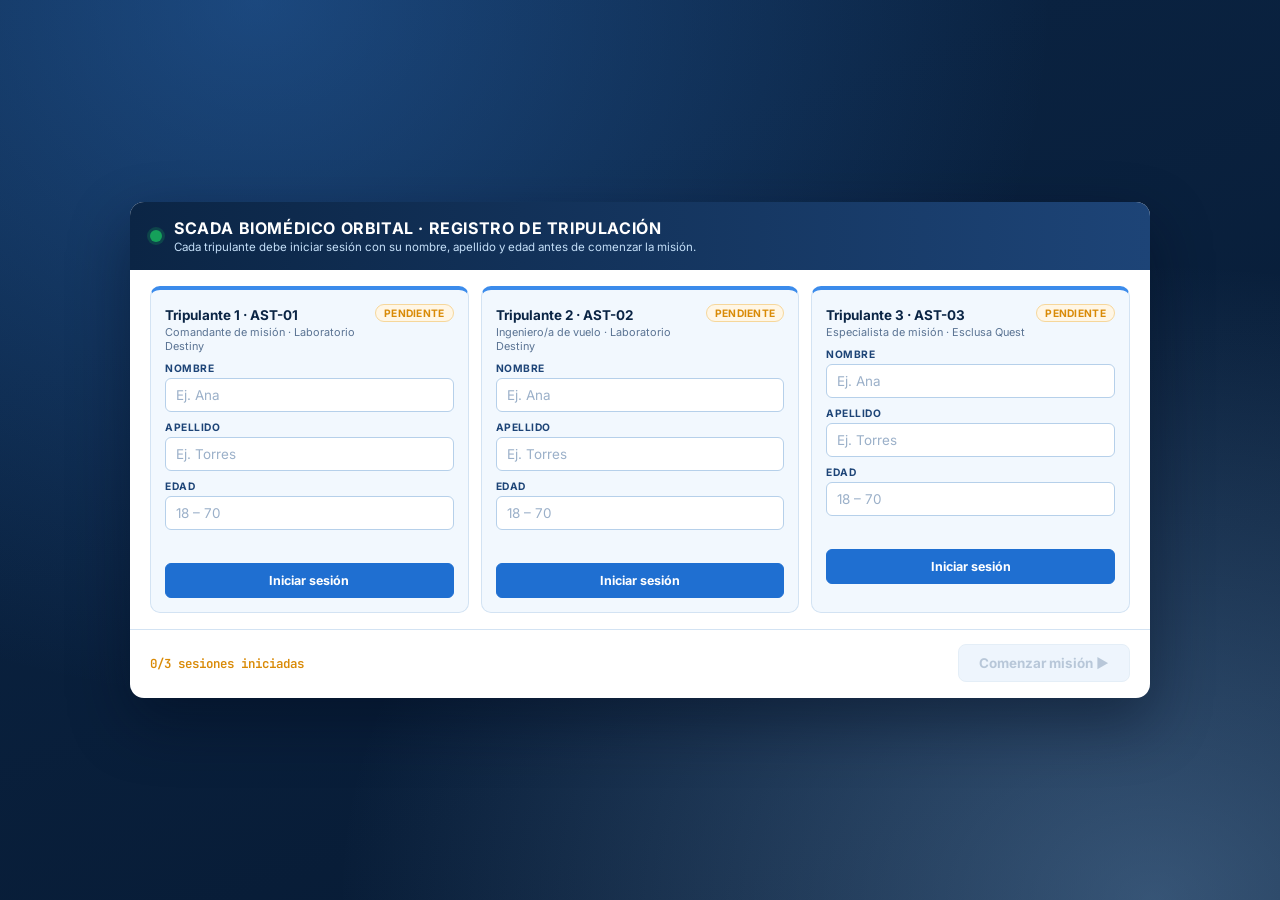
==== index.html @ 5b4d535a "SCADA Biomédico Orbital: versión inicial Monitoreo de salud física y mental de la tripulación con te" ====
<!DOCTYPE html>
<html lang="es">
<head>
  <meta charset="UTF-8" />
  <meta name="viewport" content="width=device-width, initial-scale=1.0" />
  <title>SCADA Biomédico Orbital — Interfaz Completa & Simulada</title>
  <link rel="preconnect" href="https://fonts.googleapis.com" />
  <link rel="preconnect" href="https://fonts.gstatic.com" crossorigin />
  <link href="https://fonts.googleapis.com/css2?family=Inter:wght@400;500;600;700;800&family=JetBrains+Mono:wght@500;700&display=swap" rel="stylesheet" />
  <link rel="stylesheet" href="styles.css" />
  <link rel="stylesheet" href="link.css" />
  <link rel="stylesheet" href="body.css" />
  <link rel="stylesheet" href="sound.css" />
</head>
<body>
  <!-- PANTALLA DE INICIO DE SESIÓN DE LA TRIPULACIÓN -->
  <div class="login-screen" id="loginScreen">
    <div class="login-box">
      <div class="login-header">
        <div class="status-dot"></div>
        <div>
          <h1>SCADA BIOMÉDICO ORBITAL · REGISTRO DE TRIPULACIÓN</h1>
          <p class="subtitle">Cada tripulante debe iniciar sesión con su nombre, apellido y edad antes de comenzar la misión.</p>
        </div>
      </div>
      <div class="login-grid" id="loginGrid"></div>
      <div class="login-footer">
        <span class="login-status mono" id="loginStatus">0/3 sesiones iniciadas</span>
        <button class="login-start-btn" id="startMissionBtn" disabled>Comenzar misión ▶</button>
      </div>
    </div>
  </div>

  <!-- BARRA SUPERIOR COMPACTA -->
  <header class="topbar">
    <div class="brand">
      <div class="status-dot" id="systemLed" title="Estado General del Sistema"></div>
      <div>
        <h1>SCADA BIOMÉDICO ORBITAL · ISS</h1>
        <p class="subtitle" id="topbarSub">Monitor Telemétrico Autónomo & Eco-Doppler</p>
      </div>
    </div>

    <div class="topbar-right">
      <div class="mission-clock mono" id="missionClock">042d 14h 22m 10s</div>
      <button class="sidebar-toggle-btn" id="sidebarToggle" title="Abrir Menú de Control">☰ Opciones</button>
    </div>
  </header>

  <!-- MENÚ LATERAL DESPLEGABLE (SIDEBAR) -->
  <aside class="sidebar-menu" id="sidebarMenu">
    <div class="sidebar-header">
      <h3>PANEL DE CONTROL</h3>
      <button class="close-sidebar-btn" id="sidebarClose">✕</button>
    </div>

    <div class="sidebar-section">
      <span class="sidebar-label">VELOCIDAD DE MISIÓN (MET)</span>
      <div class="speed-buttons">
        <button class="speed-btn active" data-speed="1">1x</button>
        <button class="speed-btn" data-speed="3600">1h/s</button>
        <button class="speed-btn" data-speed="86400">1d/s</button>
      </div>
    </div>

    <div class="sidebar-section">
      <span class="sidebar-label">SELECCIÓN DE TRIPULANTE</span>
      <select id="crewSelect" class="sidebar-select">
        <option value="0">Cmdr. V. Rossi (AST-01)</option>
        <option value="1">Ing. M. Alvarez (AST-02)</option>
        <option value="2">Esp. K. Tanaka (AST-03)</option>
      </select>
    </div>

    <div class="sidebar-section">
      <span class="sidebar-label">NAVEGACIÓN DE MÓDULOS</span>
      <div class="sidebar-nav-list">
        <button class="nav-tab active" data-view="telemetry">1. Telemetría y Diagnóstico</button>
        <button class="nav-tab" data-view="mental">
          2. Salud Mental (10d)
          <span class="nav-badge" id="psychPendingBadge" style="display:none;">1</span>
        </button>
        <button class="nav-tab" data-view="doppler">3. Eco-Doppler Tripulación</button>
        <button class="nav-tab" data-view="ai">
          4. IA Clínica
          <span class="nav-badge" id="aiNavBadge" style="display:none;">0</span>
        </button>
        <button class="nav-tab" data-view="link">
          5. Enlace con Tierra
          <span class="nav-badge" id="linkNavBadge" style="display:none;">0</span>
        </button>
        <button class="nav-tab" data-view="body">
          6. Modelo Anatómico
          <span class="nav-badge" id="bodyNavBadge" style="display:none;">0</span>
        </button>
      </div>
    </div>

    <div class="sidebar-section" style="margin-top:auto;">
      <button class="small-btn" id="exportCsvBtn" style="width:100%;margin-bottom:8px;">Exportar Bitácora CSV</button>
      <button class="small-btn danger-outline" id="resetMissionBtn" style="width:100%;margin-bottom:8px;">Reiniciar Misión (Día 42)</button>
      <button class="small-btn" id="logoutBtn" style="width:100%;">Cerrar sesión de la tripulación</button>
    </div>
  </aside>

  <!-- BARRA MULTI-TRIPULANTE COMPACTA -->
  <section class="fleet-bar">
    <div class="fleet-header">
      <span class="fleet-title">ESTADO DE TRIPULACIÓN (CLIC PARA VER TODOS LOS SIGNOS VITALES)</span>
      <span class="fleet-hint" id="fleetSummary">3/3 Tripulantes nominales</span>
    </div>
    <div class="fleet-grid" id="fleetGrid"></div>
    <div class="fleet-expand" id="fleetExpand"></div>
  </section>

  <!-- =========================================================
       PESTAÑA 1: TELEMETRÍA BIOMÉDICA Y DIAGNÓSTICO
       ========================================================= -->
  <main class="dashboard-grid" id="viewTelemetry">
    <section class="panel">
      <div class="panel-header">
        <div style="display:flex;align-items:center;gap:8px;flex-wrap:wrap;">
          <h2>TELEMETRÍA — <span id="detailCrewTitle" class="crew-name-strong">CMDR. V. ROSSI (AST-01)</span></h2>
          <span class="badge" id="gravityBadge">ÓRBITA (0g)</span>
        </div>
        <span class="live-tag" id="solarBanner">● RADIACIÓN CÓSMICA (GCR)</span>
      </div>

      <div class="ecg-container">
        <div class="ecg-header">
          <span>DERIVACIÓN II — ECG EN VIVO</span>
          <span class="mono" id="ecgStatus">RITMO SINUSAL NORMAL</span>
        </div>
        <canvas id="ecgCanvas" width="680" height="56"></canvas>
      </div>

      <div class="vitals-grid">
        <div class="vital-card" id="cardHr">
          <div class="vital-top"><span class="vital-name">FRECUENCIA CARDÍACA</span><span class="vital-range" id="rangeHr">50–95</span></div>
          <div class="vital-value mono"><span id="valHr">61</span> <small>lpm</small></div>
        </div>
        <div class="vital-card" id="cardBp">
          <div class="vital-top"><span class="vital-name">PRESIÓN ARTERIAL</span><span class="vital-range" id="rangeBp">100–135</span></div>
          <div class="vital-value mono"><span id="valBp">114/73</span> <small>mmHg</small></div>
        </div>
        <div class="vital-card" id="cardSpo2">
          <div class="vital-top"><span class="vital-name">SATURACIÓN SpO₂</span><span class="vital-range">94–100%</span></div>
          <div class="vital-value mono"><span id="valSpo2">98</span> <small>%</small></div>
        </div>
        <div class="vital-card" id="cardTemp">
          <div class="vital-top"><span class="vital-name">TEMP. CENTRAL</span><span class="vital-range" id="rangeTemp">36.4–37.8</span></div>
          <div class="vital-value mono"><span id="valTemp">37.1</span> <small>°C</small></div>
        </div>
        <div class="vital-card" id="cardRr">
          <div class="vital-top"><span class="vital-name">FREC. RESPIRATORIA</span><span class="vital-range" id="rangeRr">11–20</span></div>
          <div class="vital-value mono"><span id="valRr">15</span> <small>rpm</small></div>
        </div>
        <div class="vital-card" id="cardSans">
          <div class="vital-top"><span class="vital-name">RIESGO SANS (EST.)</span><span class="vital-range">&lt; 21 mmHg</span></div>
          <div class="vital-value mono"><span id="valIop">17.5</span> <small>mmHg</small></div>
        </div>
        <div class="vital-card" id="cardMuscle">
          <div class="vital-top"><span class="vital-name">MASA MUSCULAR</span><span class="vital-range">&gt; -5.0%</span></div>
          <div class="vital-value mono"><span id="valMuscle">-2.1</span> <small>%</small></div>
        </div>
        <div class="vital-card" id="cardBone">
          <div class="vital-top"><span class="vital-name">DENSIDAD ÓSEA (DMO)</span><span class="vital-range">&gt; -3.0%</span></div>
          <div class="vital-value mono"><span id="valBone">-1.4</span> <small>%</small></div>
        </div>
        <div class="vital-card" id="cardSleep">
          <div class="vital-top"><span class="vital-name">SUEÑO (ACTIGRAFÍA)</span><span class="vital-range">Meta: 7.5h</span></div>
          <div class="vital-value mono"><span id="valSleepLast">7.4</span> <small>h</small> · <span id="valSleepAvg" class="vital-accent">7.3</span><small>h(7d)</small></div>
        </div>
        <div class="vital-card" id="cardRad">
          <div class="vital-top"><span class="vital-name">DOSIMETRÍA</span><span class="vital-range">&lt; 600mSv</span></div>
          <div class="vital-value mono"><span id="valRadRate">24.5</span> <small>µSv/h</small></div>
        </div>
      </div>

      <div class="trend-section">
        <div class="trend-header">
          <span class="trend-title">TENDENCIAS FISIOLÓGICAS</span>
          <div class="trend-tabs">
            <button class="trend-tab active" data-chart="mission">Misión (180d)</button>
            <button class="trend-tab" data-chart="daily">24h</button>
            <button class="trend-tab" data-chart="sleep">Sueño</button>
          </div>
        </div>
        <div class="trend-canvas-wrap">
          <canvas id="trendCanvas" width="720" height="110"></canvas>
        </div>
        <div class="trend-legend" id="trendLegend"></div>
      </div>
    </section>

    <section class="panel">
      <div class="panel-header">
        <h2>DIAGNÓSTICO & PROTOCOLO AUTÓNOMO</h2>
        <span class="badge ok-badge" id="isaStateBadge">NORMALIZADO</span>
      </div>

      <div class="diag-box nominal" id="diagBox">
        <div class="diag-classification" id="diagTitle">ESTADO NOMINAL EN ÓRBITA (0g)</div>
        <p class="diag-desc" id="diagDesc">Parámetros fisiológicos coherentes con reposo en microgravedad.</p>
        <div class="ack-bar" id="ackBar" style="display:none;">
          <span class="ack-info" id="ackInfo">Alarma pendiente de reconocimiento.</span>
          <button class="ack-btn" id="ackBtn">ACK</button>
        </div>
        <div id="diagAction"></div>
      </div>

      <div class="panel-header sub">
        <h2>BITÁCORA DE EVENTOS EN VIVO</h2>
      </div>
      <div class="log-list" id="eventLog"></div>
    </section>
  </main>

  <!-- =========================================================
       PESTAÑA 2: SALUD MENTAL Y EVALUACIÓN PERIÓDICA (10 DÍAS)
       ========================================================= -->
  <main class="mental-grid" id="viewMental" style="display:none;">
    <section class="panel">
      <div class="panel-header">
        <h2>CUESTIONARIO PSICOLÓGICO — <span id="mentalCrewName" class="crew-name-strong">CMDR. V. ROSSI</span></h2>
        <span class="badge ok-badge" id="psychDueBadge">EVALUACIÓN AL DÍA</span>
      </div>

      <div class="psych-status-banner" id="psychBanner">
        <div>
          <strong id="psychBannerTitle">✓ SEGUIMIENTO PSICOLÓGICO AL DÍA</strong>
          <p id="psychBannerDesc" style="font-size:0.72rem;margin-top:2px;">Próxima evaluación obligatoria programada para el Día 40.</p>
        </div>
        <div class="mono" style="text-align:right;font-size:0.72rem;">
          <div>Última: <strong id="lastTestDay">Día 30</strong></div>
          <div>Próxima: <strong id="nextTestDay">Día 40</strong></div>
        </div>
      </div>

      <form class="psych-form" id="psychForm">
        <div class="psych-question">
          <label for="qMood">1. Estado de ánimo general y motivación:</label>
          <select id="qMood">
            <option value="5">5 — Excelente: ánimo alto y motivado</option>
            <option value="4" selected>4 — Bueno: estable, sin variaciones</option>
            <option value="3">3 — Regular: leve apatía u ocasional</option>
            <option value="2">2 — Bajo: desmotivación frecuente</option>
            <option value="1">1 — Crítico: ánimo deprimido</option>
          </select>
        </div>

        <div class="psych-question">
          <label for="qStress">2. Nivel de estrés y sobrecarga operativa:</label>
          <select id="qStress">
            <option value="5">5 — Muy bajo: control total</option>
            <option value="4" selected>4 — Bajo: presión normal</option>
            <option value="3">3 — Moderado: tensión puntual</option>
            <option value="2">2 — Alto: sensación de saturación</option>
            <option value="1">1 — Muy alto: estrés agudo</option>
          </select>
        </div>

        <div class="psych-question">
          <label for="qFocus">3. Concentración cognitiva y fatiga:</label>
          <select id="qFocus">
            <option value="5">5 — Óptima: alerta máxima</option>
            <option value="4" selected>4 — Buena: adecuada</option>
            <option value="3">3 — Leve fatiga</option>
            <option value="2">2 — Baja concentración</option>
            <option value="1">1 — Fatiga severa</option>
          </select>
        </div>

        <div class="psych-question">
          <label for="qCohesion">4. Cohesión con la tripulación:</label>
          <select id="qCohesion">
            <option value="5" selected>5 — Excelente apoyo mutuo</option>
            <option value="4">4 — Buena relación</option>
            <option value="3">3 — Neutra</option>
            <option value="2">2 — Tensa</option>
            <option value="1">1 — Conflictiva</option>
          </select>
        </div>

        <div class="psych-question">
          <label for="qNotes">5. Observaciones subjetivas:</label>
          <input type="text" id="qNotes" placeholder="Ej. Buen contacto familiar..." />
        </div>

        <div style="display:flex;justify-content:space-between;align-items:center;">
          <span class="hint" id="mentalSleepContext" style="margin:0;">Sueño prom. 7.3 h/d</span>
          <button type="submit" class="primary-btn">Registrar Evaluación</button>
        </div>
      </form>
    </section>

    <section class="panel">
      <div class="panel-header">
        <h2>ÍNDICE DE BIENESTAR & HISTORIAL</h2>
        <span class="badge" id="psychScoreDisplay">84/100</span>
      </div>

      <div class="sleep-kpis">
        <div class="vital-card" id="cardMentalIndex">
          <div class="vital-top"><span class="vital-name">ÍNDICE BIENESTAR</span><span class="vital-range">Meta &gt; 75</span></div>
          <div class="vital-value mono"><span id="valMentalIndex">84</span> <small>/100</small></div>
        </div>
        <div class="vital-card" id="cardMentalSleep">
          <div class="vital-top"><span class="vital-name">SUEÑO (7 DÍAS)</span><span class="vital-range">Meta: 7.5h</span></div>
          <div class="vital-value mono"><span id="valMentalSleepAvg">7.3</span> <small>h/d</small></div>
        </div>
      </div>

      <div class="panel-header sub">
        <h2>HISTORIAL PERIÓDICO</h2>
      </div>
      <div class="log-list" id="psychHistoryList" style="max-height:220px;"></div>
    </section>
  </main>

  <!-- =========================================================
       PESTAÑA 3: ECO-DOPPLER VASCULAR DE CADA TRIPULANTE
       ========================================================= -->
  <main class="doppler-view" id="viewDoppler" style="display:none;">
    <section class="panel">
      <div class="panel-header">
        <div>
          <h2>MONITOR ECO-DOPPLER VASCULAR & RETORNO VENOSO</h2>
          <p class="subtitle" style="margin-top:1px;">Vena Yugular Interna (VYI) y Arteria Carótida Común (ACC)</p>
        </div>
        <div style="display:flex;align-items:center;gap:8px;">
          <span class="badge" id="dopplerEnvBadge">ÓRBITA (0g) — VENA YUGULAR</span>
          <select id="dopplerVesselSelect" class="sidebar-select" aria-label="Seleccionar vaso sanguíneo">
            <option value="jugular">Vena Yugular Interna (Estasis)</option>
            <option value="carotid">Arteria Carótida Común (Flujo)</option>
          </select>
        </div>
      </div>

      <div class="doppler-crew-grid" id="dopplerCrewGrid">
        <article class="doppler-card" id="dopplerCard0">
          <div class="doppler-card-header">
            <div>
              <strong id="dopplerName0">Cmdr. V. Rossi (AST-01)</strong>
              <span class="doppler-sub" id="dopplerMode0">Destiny · Reposo</span>
            </div>
            <span class="badge ok-badge" id="dopplerBadge0">FLUJO NOMINAL</span>
          </div>
          <div class="doppler-screen">
            <div class="doppler-overlay-top mono"><span>PW 7.5 MHz</span><span id="dopplerAngle0">60° · 4.2 kHz</span></div>
            <canvas id="dopplerCanvas0" width="400" height="110"></canvas>
            <div class="doppler-overlay-bottom mono"><span id="dopplerFlowDir0">DIR: ANTERÓGRADO</span><span id="dopplerWaveType0">MONOFÁSICA</span></div>
          </div>
          <div class="doppler-metrics-grid">
            <div class="d-metric"><span>PSV</span><strong class="mono" id="dopplerPsv0">28.4 cm/s</strong></div>
            <div class="d-metric"><span>DIÁMETRO</span><strong class="mono" id="dopplerDiam0">11.2 mm</strong></div>
            <div class="d-metric"><span>IR</span><strong class="mono" id="dopplerRi0">0.64</strong></div>
            <div class="d-metric"><span>ESTASIS</span><strong class="mono" id="dopplerStasis0">GRADO 1</strong></div>
          </div>
          <div class="doppler-finding" id="dopplerFinding0">Ingurgitación yugular leve por 0g con drenaje conservado.</div>
        </article>

        <article class="doppler-card" id="dopplerCard1">
          <div class="doppler-card-header">
            <div>
              <strong id="dopplerName1">Ing. M. Alvarez (AST-02)</strong>
              <span class="doppler-sub" id="dopplerMode1">Destiny · ARED</span>
            </div>
            <span class="badge ok-badge" id="dopplerBadge1">FLUJO NOMINAL</span>
          </div>
          <div class="doppler-screen">
            <div class="doppler-overlay-top mono"><span>PW 7.5 MHz</span><span id="dopplerAngle1">60° · 5.8 kHz</span></div>
            <canvas id="dopplerCanvas1" width="400" height="110"></canvas>
            <div class="doppler-overlay-bottom mono"><span id="dopplerFlowDir1">DIR: ANTERÓGRADO</span><span id="dopplerWaveType1">HIPERDINÁMICA</span></div>
          </div>
          <div class="doppler-metrics-grid">
            <div class="d-metric"><span>PSV</span><strong class="mono" id="dopplerPsv1">44.2 cm/s</strong></div>
            <div class="d-metric"><span>DIÁMETRO</span><strong class="mono" id="dopplerDiam1">10.4 mm</strong></div>
            <div class="d-metric"><span>IR</span><strong class="mono" id="dopplerRi1">0.61</strong></div>
            <div class="d-metric"><span>ESTASIS</span><strong class="mono" id="dopplerStasis1">GRADO 0</strong></div>
          </div>
          <div class="doppler-finding" id="dopplerFinding1">Retorno venoso activo por ejercicio ARED.</div>
        </article>

        <article class="doppler-card" id="dopplerCard2">
          <div class="doppler-card-header">
            <div>
              <strong id="dopplerName2">Esp. K. Tanaka (AST-03)</strong>
              <span class="doppler-sub" id="dopplerMode2">Quest · Reposo</span>
            </div>
            <span class="badge ok-badge" id="dopplerBadge2">FLUJO NOMINAL</span>
          </div>
          <div class="doppler-screen">
            <div class="doppler-overlay-top mono"><span>PW 7.5 MHz</span><span id="dopplerAngle2">60° · 4.2 kHz</span></div>
            <canvas id="dopplerCanvas2" width="400" height="110"></canvas>
            <div class="doppler-overlay-bottom mono"><span id="dopplerFlowDir2">DIR: ANTERÓGRADO</span><span id="dopplerWaveType2">MONOFÁSICA</span></div>
          </div>
          <div class="doppler-metrics-grid">
            <div class="d-metric"><span>PSV</span><strong class="mono" id="dopplerPsv2">24.8 cm/s</strong></div>
            <div class="d-metric"><span>DIÁMETRO</span><strong class="mono" id="dopplerDiam2">12.1 mm</strong></div>
            <div class="d-metric"><span>IR</span><strong class="mono" id="dopplerRi2">0.67</strong></div>
            <div class="d-metric"><span>ESTASIS</span><strong class="mono" id="dopplerStasis2">GRADO 1</strong></div>
          </div>
          <div class="doppler-finding" id="dopplerFinding2">Distensión venosa moderada; recomendable sesión LBNP.</div>
        </article>
      </div>
    </section>
  </main>

  <!-- =========================================================
       PESTAÑA 4: IA CLÍNICA (MODELO LOCAL, SIN CONEXIÓN)
       ========================================================= -->
  <main class="ai-grid" id="viewAI" style="display:none;">
    <section class="panel">
      <div class="panel-header">
        <h2>IA CLÍNICA — <span id="aiCrewName" class="crew-name-strong"></span></h2>
        <span class="badge">MODELO LOCAL · SIN CONEXIÓN</span>
      </div>

      <div class="ai-top">
        <div class="ai-card ai-gauge-card">
          <span class="ai-card-title">RIESGO PREDICHO (PRÓXIMAS 48 H)</span>
          <canvas id="aiGauge"></canvas>
          <span class="ai-risk-label" id="aiRiskLabel">—</span>
        </div>
        <div class="ai-card ai-fit-card" id="aiFitCard">
          <span class="ai-card-title">APTITUD PARA TAREAS CRÍTICAS</span>
          <div class="ai-fit-value" id="aiFitValue">—</div>
          <ul class="ai-fit-reasons" id="aiFitReasons"></ul>
        </div>
        <div class="ai-card ai-learn-card">
          <span class="ai-card-title">LÍNEA BASE PERSONAL</span>
          <div class="ai-learn-value mono" id="aiSamples">0</div>
          <span class="ai-learn-sub">muestras aprendidas</span>
          <div class="ai-learn-bar"><div id="aiLearnFill"></div></div>
          <span class="ai-learn-sub" id="aiLearnState">Calibrando…</span>
        </div>
      </div>

      <div class="panel-header sub">
        <h2>DETECCIÓN DE ANOMALÍAS · DESVÍO RESPECTO A SU PROPIA LÍNEA BASE</h2>
        <span class="badge ok-badge" id="aiAnomalyCount">SIN ANOMALÍAS</span>
      </div>
      <div class="ai-anomaly-list" id="aiAnomalyList"></div>

      <div class="panel-header sub">
        <h2>PREDICCIONES</h2>
      </div>
      <div class="ai-pred-grid" id="aiPredGrid"></div>
    </section>

    <section class="panel">
      <div class="panel-header">
        <h2>ASISTENTE CLÍNICO DE A BORDO</h2>
        <span class="badge ok-badge">SIN DEPENDER DE LA TIERRA</span>
      </div>
      <div class="ai-chat" id="aiChat"></div>
      <div class="ai-questions" id="aiQuestions"></div>

      <div class="panel-header sub">
        <h2>PRIORIDAD DE ATENCIÓN · TRIPULACIÓN</h2>
      </div>
      <div class="ai-ranking" id="aiRanking"></div>
      <p class="ai-method">
        <b>Cómo funciona:</b> aprende la línea base de cada tripulante (media y desviación móviles por actividad),
        detecta desvíos con puntuación Z ≥ 3σ, proyecta tendencias con regresión lineal y recomienda acciones con reglas
        clínicas de los protocolos del SCADA. Todo se calcula en este equipo, sin conexión con la Tierra.
      </p>
    </section>
  </main>

  <!-- =========================================================
       PESTAÑA 5: ENLACE CON LA TIERRA (RETARDO DE COMUNICACIÓN)
       ========================================================= -->
  <main class="link-grid" id="viewLink" style="display:none;">
    <section class="panel">
      <div class="panel-header">
        <h2>ENLACE NAVE ↔ TIERRA (CONTROL DE MISIÓN · HOUSTON)</h2>
        <span class="badge ok-badge" id="linkStatusBadge">ENLACE ACTIVO</span>
      </div>

      <div class="link-controls">
        <div class="link-control">
          <span class="link-label">UBICACIÓN DE LA NAVE</span>
          <div class="link-seg" id="linkDestSeg">
            <button type="button" data-dest="iss">Órbita (ISS)</button>
            <button type="button" data-dest="moon">Luna</button>
            <button type="button" data-dest="mars">Marte</button>
          </div>
        </div>
        <div class="link-control" id="linkDistControl">
          <span class="link-label">DISTANCIA TIERRA–MARTE: <b id="linkDistLabel" class="mono">225 M km</b></span>
          <input type="range" id="linkDistRange" min="55" max="401" step="1" value="225" />
          <div class="link-range-ends"><span>55 M km (más cerca)</span><span>401 M km (más lejos)</span></div>
        </div>
        <div class="link-control">
          <span class="link-label">VELOCIDAD DE LA DEMO</span>
          <div class="link-seg" id="linkSpeedSeg">
            <button type="button" data-speed="1">Tiempo real</button>
            <button type="button" data-speed="10">×10</button>
            <button type="button" data-speed="60">×60</button>
          </div>
        </div>
      </div>

      <div class="link-stats">
        <div class="link-stat"><span>DISTANCIA</span><strong class="mono" id="linkStatDist">—</strong></div>
        <div class="link-stat"><span>RETARDO (SOLO IDA)</span><strong class="mono" id="linkStatOneWay">—</strong></div>
        <div class="link-stat"><span>IDA Y VUELTA</span><strong class="mono" id="linkStatRound">—</strong></div>
        <div class="link-stat"><span>ANCHO DE BANDA</span><strong class="mono" id="linkStatBw">—</strong></div>
      </div>

      <div class="link-diagram">
        <canvas id="linkCanvas"></canvas>
      </div>

      <div class="panel-header sub">
        <h2>TIEMPO DE RESPUESTA ANTE UNA EMERGENCIA</h2>
      </div>
      <div class="link-compare" id="linkCompare"></div>
    </section>

    <section class="panel">
      <div class="panel-header">
        <h2>MENSAJES CON LA TIERRA</h2>
        <span class="badge" id="linkQueueBadge">0 EN TRÁNSITO</span>
      </div>

      <div class="link-messages" id="linkMessages"></div>

      <form class="link-compose" id="linkCompose" autocomplete="off">
        <div class="link-compose-row">
          <select id="linkMsgType" class="sidebar-select">
            <option value="reporte">Reporte médico a Houston</option>
            <option value="consulta">Consulta a Houston</option>
            <option value="familia">Mensaje a la familia</option>
          </select>
          <select id="linkMsgCrew" class="sidebar-select"></select>
        </div>
        <div class="link-compose-row">
          <input type="text" id="linkMsgText" maxlength="160" placeholder="Escribe el mensaje…" />
          <button type="submit" class="primary-btn">Enviar ▶</button>
        </div>
        <p class="link-note">Las alarmas del SCADA se envían a Houston <b>automáticamente</b>. La respuesta siempre llega tarde: por eso la tripulación y la IA de a bordo deciden primero.</p>
      </form>
    </section>
  </main>

  <!-- =========================================================
       PESTAÑA 6: MODELO ANATÓMICO (SISTEMAS AFECTADOS)
       ========================================================= -->
  <main class="body-grid" id="viewBody" style="display:none;">
    <section class="panel body-panel">
      <div class="panel-header">
        <h2>MODELO ANATÓMICO — <span id="bodyCrewName" class="crew-name-strong"></span></h2>
        <span class="badge" id="bodySummaryBadge">ESCANEANDO</span>
      </div>
      <div class="body-stage">
        <div class="body-figure" id="bodyFigure"></div>
        <div class="body-legend">
          <span><i class="dot nominal"></i>Normal</span>
          <span><i class="dot warning"></i>Advertencia</span>
          <span><i class="dot critical"></i>Crítico</span>
          <span class="body-hint">Toca un órgano o un sistema de la lista</span>
        </div>
      </div>
    </section>

    <section class="panel">
      <div class="panel-header">
        <h2>SISTEMA SELECCIONADO</h2>
        <span class="badge" id="bodyDetailBadge">—</span>
      </div>
      <div class="body-detail" id="bodyDetail"></div>

      <div class="panel-header sub">
        <h2>TODOS LOS SISTEMAS</h2>
      </div>
      <div class="body-list" id="bodyList"></div>

      <div class="panel-header sub">
        <h2>CONTRAMEDIDAS DEL TRIPULANTE</h2>
        <span class="badge">DETECTAR → RECOMENDAR → ACTUAR</span>
      </div>
      <div class="cm-grid" id="bodyCmAll"></div>
    </section>
  </main>

  <script src="app.js"></script>
  <script src="link.js"></script>
  <script src="countermeasures.js"></script>
  <script src="body.js"></script>
  <script src="sound.js"></script>
  <script src="vest-link.js"></script>
</body>
</html>
---- styles.css ----
/* =========================================================
   SCADA BIOMÉDICO ORBITAL — Paleta azul y blanca
   Base clara (blancos y azules claros), estructura en azul
   marino y color de estado (verde/ámbar/rojo) reservado
   solo para alarmas, como recomienda la norma ISA-101.
   ========================================================= */
:root {
  /* Azules oscuros */
  --navy-900: #071a33;
  --navy-800: #0b2545;
  --navy-700: #13315c;
  --navy-600: #1d4477;
  /* Azules medios y claros */
  --blue-600: #1f6fd1;
  --blue-500: #3b8beb;
  --blue-300: #8fc1f2;
  --blue-200: #c4dff8;
  --blue-100: #e3f0fc;
  --blue-50:  #f2f8fe;
  /* Blancos */
  --white: #ffffff;

  --bg-main: #e9f1fa;
  --bg-panel: var(--white);
  --bg-card: var(--blue-50);
  --border: #d3e3f3;
  --border-strong: #b6d0ea;
  --text-main: var(--navy-800);
  --text-dim: #5a7393;
  --accent: var(--blue-600);

  /* Pantallas de monitor (ECG / Doppler) */
  --screen-bg: #0a1f3c;
  --screen-grid: rgba(143, 193, 242, 0.12);

  /* Estados de alarma */
  --nominal: #15a05a;
  --nominal-bg: #e8f7ef;
  --warning: #d98a06;
  --warning-bg: #fff6e5;
  --critical: #d92d2d;
  --critical-bg: #fdecec;

  --shadow-sm: 0 1px 2px rgba(11, 37, 69, 0.06), 0 1px 3px rgba(11, 37, 69, 0.05);
  --shadow-md: 0 4px 14px rgba(11, 37, 69, 0.08);
  --radius: 8px;
}

* { box-sizing: border-box; margin: 0; padding: 0; }

body {
  background: linear-gradient(180deg, #edf4fc 0%, var(--bg-main) 100%);
  color: var(--text-main);
  font-family: 'Inter', 'Segoe UI', system-ui, -apple-system, sans-serif;
  height: 100vh;
  display: flex;
  flex-direction: column;
  overflow: hidden;
}

.mono { font-family: 'JetBrains Mono', 'Consolas', monospace; }

/* ===================== INICIO DE SESIÓN ===================== */
.login-screen {
  position: fixed;
  inset: 0;
  z-index: 2000;
  background:
    radial-gradient(ellipse at 20% 0%, rgba(59, 139, 235, 0.35) 0%, transparent 55%),
    radial-gradient(ellipse at 90% 100%, rgba(143, 193, 242, 0.35) 0%, transparent 50%),
    linear-gradient(160deg, var(--navy-800) 0%, var(--navy-900) 100%);
  display: flex;
  align-items: center;
  justify-content: center;
  padding: 16px;
  overflow-y: auto;
}
.login-screen.hidden { display: none; }
.login-box {
  width: 100%;
  max-width: 1020px;
  background: var(--white);
  border-radius: 14px;
  padding: 0 0 16px;
  display: flex;
  flex-direction: column;
  gap: 16px;
  margin: auto;
  box-shadow: 0 24px 60px rgba(3, 12, 28, 0.45);
  overflow: hidden;
}
.login-header {
  display: flex;
  align-items: center;
  gap: 12px;
  padding: 16px 20px;
  background: linear-gradient(90deg, var(--navy-800), var(--navy-600));
}
.login-header h1 { font-size: 1rem; color: var(--white); letter-spacing: 0.6px; font-weight: 700; }
.login-header .subtitle { color: var(--blue-200); font-size: 0.72rem; margin-top: 2px; }
.login-grid { display: grid; grid-template-columns: repeat(3, 1fr); gap: 12px; padding: 0 20px; }
@media (max-width: 900px) { .login-grid { grid-template-columns: 1fr; } }
.login-slot { display: flex; }
.login-slot > * { flex: 1; }
.login-card {
  background: var(--blue-50);
  border: 1px solid var(--border);
  border-top: 4px solid var(--blue-500);
  border-radius: 10px;
  padding: 14px;
  display: flex;
  flex-direction: column;
  gap: 9px;
}
.login-card.done { border-top-color: var(--nominal); background: var(--nominal-bg); border-color: #bfe6cf; }
.login-card-top { display: flex; justify-content: space-between; align-items: flex-start; gap: 6px; }
.login-card-top strong { font-size: 0.84rem; color: var(--navy-800); }
.login-role { font-size: 0.68rem; color: var(--text-dim); margin-top: 1px; }
.login-field { display: flex; flex-direction: column; gap: 4px; }
.login-field label { font-size: 0.64rem; color: var(--navy-600); font-weight: 700; letter-spacing: 0.5px; }
.login-field input {
  background: var(--white);
  color: var(--navy-800);
  border: 1px solid var(--border-strong);
  padding: 8px 10px;
  border-radius: 6px;
  font-size: 0.84rem;
  font-family: inherit;
  transition: border-color 0.15s, box-shadow 0.15s;
}
.login-field input::placeholder { color: #9bb0c9; }
.login-field input:focus { outline: none; border-color: var(--blue-500); box-shadow: 0 0 0 3px rgba(59, 139, 235, 0.18); }
.login-error { font-size: 0.68rem; color: var(--critical); min-height: 0.95rem; font-weight: 500; }
.login-btn {
  background: var(--blue-600);
  border-color: var(--blue-600);
  color: var(--white);
  font-weight: 700;
  padding: 9px;
  font-size: 0.78rem;
  border-radius: 6px;
}
.login-btn:hover:not(:disabled) { background: var(--navy-600); border-color: var(--navy-600); }
.login-done-name { font-size: 1.1rem; font-weight: 700; color: var(--navy-800); }
.login-done-info { font-size: 0.75rem; color: var(--text-dim); }
.login-footer {
  display: flex;
  justify-content: space-between;
  align-items: center;
  gap: 10px;
  flex-wrap: wrap;
  border-top: 1px solid var(--border);
  padding: 14px 20px 0;
}
.login-status { font-size: 0.78rem; color: var(--warning); font-weight: 600; }
.login-status.ready { color: var(--nominal); }
.login-start-btn {
  background: var(--navy-800);
  color: var(--white);
  border-color: var(--navy-800);
  font-weight: 700;
  padding: 10px 20px;
  font-size: 0.84rem;
  border-radius: 8px;
}
.login-start-btn:hover:not(:disabled) { background: var(--blue-600); border-color: var(--blue-600); }
.login-start-btn:disabled { background: var(--blue-100); color: #8aa3c0; border-color: var(--border); cursor: not-allowed; }

/* ===================== BARRA SUPERIOR ===================== */
.topbar {
  background: linear-gradient(90deg, var(--navy-800) 0%, var(--navy-700) 60%, var(--navy-600) 100%);
  padding: 8px 16px;
  display: flex;
  justify-content: space-between;
  align-items: center;
  height: 52px;
  flex-shrink: 0;
  box-shadow: 0 2px 10px rgba(7, 26, 51, 0.25);
  z-index: 5;
}
.brand { display: flex; align-items: center; gap: 10px; }
.brand h1 { font-size: 0.92rem; letter-spacing: 0.7px; color: var(--white); font-weight: 700; }
.topbar .subtitle { color: var(--blue-200); }
.subtitle { font-size: 0.64rem; color: var(--text-dim); }

.status-dot {
  width: 12px;
  height: 12px;
  border-radius: 50%;
  background: var(--nominal);
  box-shadow: 0 0 0 3px rgba(21, 160, 90, 0.25);
  flex-shrink: 0;
}
.status-dot.warning { background: var(--warning); box-shadow: 0 0 0 3px rgba(217, 138, 6, 0.3); }
.status-dot.critical { background: var(--critical); box-shadow: 0 0 0 3px rgba(217, 45, 45, 0.35); animation: pulse 1s infinite; }

@keyframes pulse { 0%, 100% { opacity: 1; } 50% { opacity: 0.45; } }
@keyframes unackFlashWarn {
  0%, 100% { box-shadow: 0 0 0 0 rgba(217, 138, 6, 0.45); border-color: var(--warning); }
  50% { box-shadow: 0 0 0 4px rgba(217, 138, 6, 0.25); border-color: #f5b94a; }
}
@keyframes unackFlashCrit {
  0%, 100% { box-shadow: 0 0 0 0 rgba(217, 45, 45, 0.5); border-color: var(--critical); }
  50% { box-shadow: 0 0 0 4px rgba(217, 45, 45, 0.3); border-color: #f07b7b; }
}

.topbar-right { display: flex; align-items: center; gap: 12px; }
.mission-clock {
  font-size: 0.84rem;
  font-weight: 700;
  color: var(--white);
  background: rgba(255, 255, 255, 0.1);
  padding: 4px 10px;
  border-radius: 6px;
  border: 1px solid rgba(196, 223, 248, 0.35);
  letter-spacing: 0.5px;
}
.sidebar-toggle-btn {
  background: var(--white);
  color: var(--navy-800);
  border: 1px solid var(--white);
  padding: 6px 12px;
  font-size: 0.76rem;
  font-weight: 700;
  border-radius: 6px;
  cursor: pointer;
}
.sidebar-toggle-btn:hover { background: var(--blue-100); }

/* ===================== MENÚ LATERAL ===================== */
.sidebar-menu {
  position: fixed;
  top: 0;
  right: -330px;
  width: 320px;
  height: 100vh;
  background: var(--white);
  border-left: 1px solid var(--border);
  z-index: 1000;
  padding: 0 0 16px;
  display: flex;
  flex-direction: column;
  gap: 16px;
  transition: right 0.25s ease-in-out;
  box-shadow: -10px 0 30px rgba(11, 37, 69, 0.18);
}
.sidebar-menu.open { right: 0; }
.sidebar-header {
  display: flex;
  justify-content: space-between;
  align-items: center;
  background: var(--navy-800);
  padding: 14px 16px;
}
.sidebar-header h3 { font-size: 0.84rem; color: var(--white); letter-spacing: 0.6px; }
.close-sidebar-btn { background: transparent; border: none; color: var(--blue-200); font-size: 1rem; cursor: pointer; }
.close-sidebar-btn:hover { color: var(--white); }
.sidebar-section { display: flex; flex-direction: column; gap: 7px; padding: 0 16px; }
.sidebar-label { font-size: 0.64rem; font-weight: 700; color: var(--navy-600); letter-spacing: 0.6px; }
.speed-buttons { display: flex; gap: 4px; }
.speed-btn { flex: 1; padding: 6px; font-size: 0.72rem; text-align: center; }
.speed-btn.active { background: var(--blue-600); border-color: var(--blue-600); color: var(--white); font-weight: 700; }
.sidebar-select {
  background: var(--white);
  color: var(--navy-800);
  border: 1px solid var(--border-strong);
  padding: 7px;
  border-radius: 6px;
  font-size: 0.78rem;
  font-family: inherit;
}
.sidebar-nav-list { display: flex; flex-direction: column; gap: 5px; }
.nav-tab {
  padding: 9px 11px;
  font-size: 0.76rem;
  font-weight: 600;
  border: 1px solid var(--border);
  background: var(--blue-50);
  color: var(--navy-700);
  text-align: left;
  border-radius: 6px;
  display: flex;
  justify-content: space-between;
  align-items: center;
  cursor: pointer;
}
.nav-tab.active { background: var(--navy-800); border-color: var(--navy-800); color: var(--white); }
.nav-badge { background: var(--warning); color: var(--white); font-weight: 800; font-size: 0.62rem; padding: 1px 6px; border-radius: 8px; }

/* ===================== BARRA DE TRIPULACIÓN ===================== */
.fleet-bar {
  background: var(--white);
  border-bottom: 1px solid var(--border);
  padding: 10px 14px;
  flex-shrink: 0;
  box-shadow: var(--shadow-sm);
}
.fleet-header { display: flex; justify-content: space-between; align-items: center; margin-bottom: 8px; gap: 8px; }
.fleet-title { font-size: 0.66rem; font-weight: 700; color: var(--navy-600); letter-spacing: 0.6px; }
.fleet-hint { font-size: 0.7rem; font-weight: 700; color: var(--nominal); }
.fleet-hint.warning { color: var(--warning); }
.fleet-hint.critical { color: var(--critical); }
.fleet-grid { display: grid; grid-template-columns: repeat(3, 1fr); gap: 10px; }

.fleet-card {
  background: var(--blue-50);
  border: 1px solid var(--border);
  border-left: 4px solid var(--nominal);
  border-radius: var(--radius);
  padding: 8px 12px;
  cursor: pointer;
  transition: background 0.15s, box-shadow 0.15s, border-color 0.15s;
  display: flex;
  flex-direction: column;
  gap: 4px;
  user-select: none;
}
.fleet-card:hover { background: var(--blue-100); box-shadow: var(--shadow-md); }
.fleet-card.selected { background: var(--white); box-shadow: 0 0 0 2px var(--blue-300), var(--shadow-md); }
.fleet-card.warning { border-left-color: var(--warning); background: var(--warning-bg); }
.fleet-card.critical { border-left-color: var(--critical); background: var(--critical-bg); }
.fleet-card.unack-warn { animation: unackFlashWarn 1.1s infinite; }
.fleet-card.unack-crit { animation: unackFlashCrit 0.9s infinite; }
.fleet-card.expanded { box-shadow: 0 0 0 2px var(--blue-500), var(--shadow-md); background: var(--white); }

.fleet-card-top { display: flex; justify-content: space-between; align-items: center; font-size: 0.8rem; font-weight: 700; color: var(--navy-800); }
.fleet-card-module { font-size: 0.64rem; color: var(--text-dim); font-weight: 600; }
.fleet-card-chevron { font-size: 0.62rem; color: var(--blue-600); margin-left: 6px; }
.fleet-card-status { display: flex; justify-content: space-between; font-size: 0.68rem; font-weight: 700; color: var(--nominal); }
.fleet-card.warning .fleet-card-status { color: var(--warning); }
.fleet-card.critical .fleet-card-status { color: var(--critical); }

.isa-pill { font-size: 0.58rem; padding: 1px 5px; border-radius: 3px; font-family: 'JetBrains Mono', 'Consolas', monospace; font-weight: 700; }
.isa-pill.unack { background: var(--critical); color: var(--white); }
.isa-pill.ack { background: var(--blue-100); border: 1px solid var(--blue-300); color: var(--navy-700); }

/* Panel desplegable de signos vitales */
.fleet-expand {
  max-height: 0;
  overflow: hidden;
  opacity: 0;
  transition: max-height 0.3s ease, opacity 0.25s ease, margin-top 0.3s ease;
}
.fleet-expand.open { max-height: 540px; opacity: 1; margin-top: 10px; overflow-y: auto; }
.expand-inner {
  background: var(--white);
  border: 1px solid var(--blue-300);
  border-radius: 10px;
  padding: 10px 12px;
  display: flex;
  flex-direction: column;
  gap: 10px;
  box-shadow: var(--shadow-md);
}
.expand-head {
  display: flex;
  justify-content: space-between;
  align-items: center;
  flex-wrap: wrap;
  gap: 6px;
  border-bottom: 1px solid var(--border);
  padding-bottom: 8px;
}
.expand-head strong { font-size: 0.9rem; color: var(--navy-800); }
.expand-sub { font-size: 0.68rem; color: var(--text-dim); margin-top: 1px; }
.expand-close { padding: 3px 10px; font-size: 0.68rem; }
.expand-section-title { font-size: 0.62rem; font-weight: 800; color: var(--blue-600); letter-spacing: 0.7px; margin-bottom: 5px; }
.expand-grid { display: grid; grid-template-columns: repeat(6, 1fr); gap: 7px; }
@media (max-width: 1100px) { .expand-grid { grid-template-columns: repeat(3, 1fr); } }
@media (max-width: 560px) { .expand-grid { grid-template-columns: repeat(2, 1fr); } }
.expand-item {
  background: var(--blue-50);
  border: 1px solid var(--border);
  border-left: 3px solid var(--nominal);
  border-radius: 6px;
  padding: 5px 8px;
  display: flex;
  flex-direction: column;
}
.expand-item.warning { border-left-color: var(--warning); background: var(--warning-bg); }
.expand-item.critical { border-left-color: var(--critical); background: var(--critical-bg); }
.expand-item .ei-label { font-size: 0.56rem; color: var(--text-dim); font-weight: 600; letter-spacing: 0.3px; }
.expand-item .ei-value { font-size: 1rem; font-weight: 700; color: var(--navy-800); }
.expand-item .ei-value small { font-size: 0.6rem; color: var(--text-dim); font-weight: 500; }
.expand-item .ei-range { font-size: 0.56rem; color: var(--text-dim); }
.expand-diag { font-size: 0.7rem; padding: 6px 9px; border-radius: 6px; border-left: 3px solid var(--nominal); background: var(--nominal-bg); color: var(--navy-800); }
.expand-diag.warning { border-left-color: var(--warning); background: var(--warning-bg); }
.expand-diag.critical { border-left-color: var(--critical); background: var(--critical-bg); }

/* ===================== DISTRIBUCIÓN PRINCIPAL ===================== */
.dashboard-grid, .mental-grid, .doppler-view, .ai-grid {
  display: grid;
  grid-template-columns: 1.5fr 1fr;
  gap: 12px;
  padding: 12px;
  flex: 1;
  overflow: hidden;
  min-height: 0;
}
.doppler-view { grid-template-columns: 1fr; }
/* En pantallas bajas el panel se desplaza en vez de cortar el gráfico */
.dashboard-grid > .panel, .mental-grid > .panel, .doppler-view > .panel, .ai-grid > .panel { overflow-y: auto; }
.ai-grid { grid-template-columns: 1.35fr 1fr; }
@media (max-width: 1050px) {
  .dashboard-grid, .mental-grid, .ai-grid { grid-template-columns: 1fr; grid-auto-rows: max-content; overflow-y: auto; }
  .dashboard-grid > .panel, .mental-grid > .panel, .ai-grid > .panel { overflow: visible; }
  body { overflow-y: auto; }
}

.panel {
  background: var(--bg-panel);
  border: 1px solid var(--border);
  border-radius: 10px;
  padding: 12px 14px;
  display: flex;
  flex-direction: column;
  gap: 10px;
  overflow: hidden;
  box-shadow: var(--shadow-sm);
}
.panel-header {
  display: flex;
  justify-content: space-between;
  align-items: center;
  border-bottom: 1px solid var(--border);
  padding-bottom: 8px;
  flex-wrap: wrap;
  gap: 6px;
}
.panel-header.sub { margin-top: 2px; }
.panel-header h2 { font-size: 0.74rem; letter-spacing: 0.6px; color: var(--navy-600); font-weight: 800; }
.crew-name-strong { color: var(--navy-800); }

.badge {
  background: var(--blue-100);
  color: var(--blue-600);
  border: 1px solid var(--blue-200);
  padding: 2px 8px;
  border-radius: 999px;
  font-size: 0.64rem;
  font-weight: 700;
  letter-spacing: 0.3px;
}
.badge.warn-badge { background: var(--warning-bg); color: var(--warning); border-color: #f6d79b; }
.badge.crit-badge { background: var(--critical-bg); color: var(--critical); border-color: #f2b1b1; }
.badge.ok-badge { background: var(--nominal-bg); color: var(--nominal); border-color: #b5e3c9; }

.live-tag { color: var(--blue-600); font-size: 0.68rem; font-weight: 700; }
.live-tag.solar-alert { color: var(--critical); animation: pulse 1s infinite; }

button {
  background: var(--white);
  color: var(--navy-700);
  border: 1px solid var(--border-strong);
  padding: 5px 8px;
  border-radius: 6px;
  font-size: 0.7rem;
  font-family: inherit;
  font-weight: 600;
  cursor: pointer;
  transition: background 0.12s, border-color 0.12s, color 0.12s;
}
button:hover:not(:disabled) { border-color: var(--blue-500); background: var(--blue-50); }
button:disabled { opacity: 0.6; cursor: default; }
.primary-btn { background: var(--blue-600); border-color: var(--blue-600); color: var(--white); font-weight: 700; padding: 6px 14px; }
.primary-btn:hover:not(:disabled) { background: var(--navy-700); border-color: var(--navy-700); color: var(--white); }

/* ===================== MONITOR ECG ===================== */
.ecg-container {
  background: var(--screen-bg);
  border: 1px solid var(--navy-700);
  border-radius: 8px;
  padding: 6px 10px 4px;
  box-shadow: inset 0 0 24px rgba(0, 0, 0, 0.35);
}
.ecg-header { display: flex; justify-content: space-between; font-size: 0.64rem; font-weight: 700; color: var(--blue-300); margin-bottom: 3px; letter-spacing: 0.4px; }
#ecgStatus { color: #7fe0b0; }
#ecgCanvas { width: 100%; height: 64px; display: block; }

/* ===================== TARJETAS DE SIGNOS VITALES ===================== */
.vitals-grid, .sleep-kpis { display: grid; grid-template-columns: repeat(5, 1fr); gap: 8px; }
.sleep-kpis { grid-template-columns: repeat(2, 1fr); }
.sleep-kpis .vital-value { font-size: 1.5rem; }
@media (max-width: 1200px) { .vitals-grid { grid-template-columns: repeat(3, 1fr); } }

.vital-card {
  background: var(--blue-50);
  border: 1px solid var(--border);
  border-left: 3px solid var(--nominal);
  border-radius: 7px;
  padding: 6px 9px;
  display: flex;
  flex-direction: column;
  gap: 2px;
}
.vital-card.warning { border-left-color: var(--warning); background: var(--warning-bg); }
.vital-card.critical { border-left-color: var(--critical); background: var(--critical-bg); }
.vital-top { display: flex; justify-content: space-between; gap: 4px; font-size: 0.57rem; color: var(--text-dim); font-weight: 600; letter-spacing: 0.2px; }
.vital-value { font-size: 1.12rem; font-weight: 700; color: var(--navy-800); }
.vital-value small { font-size: 0.64rem; color: var(--text-dim); font-weight: 500; }
.vital-accent { font-size: 0.85rem; color: var(--blue-600); }

/* ===================== TENDENCIAS ===================== */
.trend-section {
  background: var(--white);
  border: 1px solid var(--border);
  border-radius: 8px;
  padding: 8px 10px;
  display: flex;
  flex-direction: column;
  gap: 6px;
}
.trend-header { display: flex; justify-content: space-between; align-items: center; gap: 6px; flex-wrap: wrap; }
.trend-title { font-size: 0.66rem; font-weight: 800; color: var(--navy-600); letter-spacing: 0.6px; }
.trend-tabs { display: flex; gap: 2px; background: var(--blue-100); padding: 2px; border-radius: 7px; }
.trend-tab { padding: 3px 10px; font-size: 0.64rem; border: none; background: transparent; color: var(--navy-600); border-radius: 5px; }
.trend-tab:hover:not(:disabled) { background: rgba(255, 255, 255, 0.6); }
.trend-tab.active { background: var(--white); color: var(--blue-600); font-weight: 700; box-shadow: var(--shadow-sm); }
.trend-canvas-wrap { width: 100%; background: var(--white); border-radius: 6px; }
#trendCanvas { width: 100%; height: 140px; display: block; }
.trend-legend { display: flex; flex-wrap: wrap; gap: 12px; font-size: 0.64rem; color: var(--text-dim); font-weight: 500; }
.legend-item { display: flex; align-items: center; gap: 5px; }
.legend-swatch { width: 14px; height: 4px; display: inline-block; border-radius: 2px; }

/* ===================== SALUD MENTAL ===================== */
.psych-status-banner {
  display: flex;
  justify-content: space-between;
  align-items: center;
  gap: 10px;
  padding: 9px 12px;
  border-radius: 8px;
  border: 1px solid #b5e3c9;
  background: var(--nominal-bg);
  color: var(--navy-800);
}
.psych-status-banner.warning { border-color: #f6d79b; background: var(--warning-bg); }
.psych-form { display: flex; flex-direction: column; gap: 8px; }
.psych-question { display: flex; flex-direction: column; gap: 3px; }
.psych-question label { font-size: 0.72rem; color: var(--navy-700); font-weight: 600; }
.psych-question select, .psych-question input[type="text"] {
  background: var(--white);
  color: var(--navy-800);
  border: 1px solid var(--border-strong);
  padding: 6px 9px;
  border-radius: 6px;
  font-size: 0.74rem;
  font-family: inherit;
}
.psych-question select:focus, .psych-question input[type="text"]:focus { outline: none; border-color: var(--blue-500); box-shadow: 0 0 0 3px rgba(59, 139, 235, 0.15); }
.hint { font-size: 0.7rem; color: var(--text-dim); }

/* ===================== DIAGNÓSTICO ===================== */
.diag-box {
  padding: 10px 12px;
  border-radius: 8px;
  border: 1px solid #b5e3c9;
  background: var(--nominal-bg);
  display: flex;
  flex-direction: column;
  gap: 7px;
}
.diag-box.warning { border-color: var(--warning); background: var(--warning-bg); }
.diag-box.critical { border-color: var(--critical); background: var(--critical-bg); }
.diag-box.unack-warn { animation: unackFlashWarn 1.1s infinite; }
.diag-box.unack-crit { animation: unackFlashCrit 0.9s infinite; }
.diag-classification { font-weight: 800; font-size: 0.8rem; color: var(--navy-800); }
.diag-desc { font-size: 0.73rem; line-height: 1.35; color: var(--navy-700); }

.ack-bar {
  display: flex; justify-content: space-between; align-items: center; gap: 6px;
  background: var(--white); border: 1px solid var(--border);
  padding: 6px 8px; border-radius: 6px;
}
.ack-info { font-size: 0.67rem; color: var(--navy-700); }
.ack-btn { background: var(--warning); color: var(--white); border-color: var(--warning); font-weight: 800; padding: 4px 10px; }
.ack-btn.critical { background: var(--critical); border-color: var(--critical); color: var(--white); }
.ack-btn:hover:not(:disabled) { filter: brightness(0.92); color: var(--white); }

.diag-steps { margin-top: 2px; padding-top: 7px; border-top: 1px solid rgba(11, 37, 69, 0.1); }
.diag-steps-header { display: flex; justify-content: space-between; align-items: center; margin-bottom: 5px; }
.diag-steps-title { font-size: 0.66rem; font-weight: 800; text-transform: uppercase; color: var(--navy-700); letter-spacing: 0.4px; }
.diag-progress { font-size: 0.66rem; color: var(--blue-600); font-weight: 700; }
.checklist-list { list-style: none; display: flex; flex-direction: column; gap: 4px; }
.checklist-item {
  display: flex; align-items: flex-start; gap: 7px; background: rgba(255, 255, 255, 0.75);
  border: 1px solid rgba(11, 37, 69, 0.06);
  padding: 5px 8px; border-radius: 5px; font-size: 0.71rem; line-height: 1.3; cursor: pointer; color: var(--navy-800);
}
.checklist-item input[type="checkbox"] { margin-top: 2px; accent-color: var(--blue-600); cursor: pointer; }
.checklist-item.checked span { text-decoration: line-through; color: var(--text-dim); }

.small-btn { padding: 5px 8px; font-size: 0.68rem; }
.danger-outline { border-color: #f2b1b1; color: var(--critical); }
.small-btn.armed { background: var(--critical); border-color: var(--critical); color: var(--white); font-weight: 800; }
.small-btn.armed:hover:not(:disabled) { background: #b91f1f; border-color: #b91f1f; color: var(--white); }
.danger-outline:hover:not(:disabled) { border-color: var(--critical); background: var(--critical-bg); color: var(--critical); }

/* ===================== BITÁCORA ===================== */
.log-list {
  flex: 1;
  max-height: 175px;
  overflow-y: auto;
  display: flex;
  flex-direction: column;
  gap: 4px;
  font-size: 0.69rem;
  padding-right: 2px;
}
.log-entry { background: var(--blue-50); padding: 6px 8px; border-radius: 5px; border-left: 3px solid var(--blue-500); color: var(--navy-800); line-height: 1.35; }
.log-entry strong { color: var(--navy-700); }
.log-entry.warning { border-left-color: var(--warning); background: var(--warning-bg); }
.log-entry.critical { border-left-color: var(--critical); background: var(--critical-bg); }

/* Barras de desplazamiento ocultas: se sigue pudiendo desplazar con la rueda del mouse o el dedo */
* { scrollbar-width: none; -ms-overflow-style: none; }
::-webkit-scrollbar { display: none; width: 0; height: 0; }

/* ===================== ECO-DOPPLER ===================== */
.doppler-crew-grid { display: grid; grid-template-columns: repeat(3, 1fr); gap: 12px; }
@media (max-width: 1100px) { .doppler-crew-grid { grid-template-columns: 1fr; overflow-y: auto; } }
.doppler-card {
  background: var(--white);
  border: 1px solid var(--border);
  border-top: 4px solid var(--nominal);
  border-radius: 10px;
  padding: 12px;
  display: flex;
  flex-direction: column;
  gap: 9px;
  box-shadow: var(--shadow-sm);
}
.doppler-card.warning { border-top-color: var(--warning); }
.doppler-card.critical { border-top-color: var(--critical); }
.doppler-card-header { display: flex; justify-content: space-between; align-items: flex-start; gap: 6px; }
.doppler-card-header strong { font-size: 0.84rem; color: var(--navy-800); }
.doppler-sub { font-size: 0.66rem; color: var(--text-dim); display: block; }
.doppler-screen {
  background: var(--screen-bg);
  border: 1px solid var(--navy-700);
  border-radius: 8px;
  padding: 5px 8px;
  box-shadow: inset 0 0 24px rgba(0, 0, 0, 0.35);
}
.doppler-overlay-top, .doppler-overlay-bottom { display: flex; justify-content: space-between; font-size: 0.6rem; color: var(--blue-300); font-weight: 600; }
.doppler-overlay-bottom { color: #8ea8c8; }
.doppler-screen canvas { width: 100%; height: 120px; display: block; }
.doppler-metrics-grid { display: grid; grid-template-columns: repeat(4, 1fr); gap: 6px; }
.d-metric { background: var(--blue-50); border: 1px solid var(--border); border-radius: 6px; padding: 5px 7px; display: flex; flex-direction: column; }
.d-metric span { font-size: 0.57rem; color: var(--text-dim); font-weight: 600; }
.d-metric strong { font-size: 0.8rem; color: var(--navy-800); }
.doppler-finding { background: var(--blue-50); border-left: 3px solid var(--blue-500); padding: 6px 9px; border-radius: 5px; font-size: 0.7rem; line-height: 1.35; color: var(--navy-800); }

/* ===================== IA CLÍNICA ===================== */
.ai-top { display: grid; grid-template-columns: 1.1fr 1.2fr 0.9fr; gap: 10px; }
@media (max-width: 760px) { .ai-top { grid-template-columns: 1fr; } }
.ai-card {
  background: var(--blue-50);
  border: 1px solid var(--border);
  border-radius: 10px;
  padding: 10px 12px;
  display: flex;
  flex-direction: column;
  gap: 4px;
  min-width: 0;
}
.ai-card-title { font-size: 0.6rem; font-weight: 800; color: var(--navy-600); letter-spacing: 0.6px; }
.ai-gauge-card { align-items: center; text-align: center; }
#aiGauge { width: 100%; max-width: 230px; height: 112px; display: block; }
.ai-risk-label { font-size: 0.68rem; font-weight: 700; color: var(--blue-600); }
.ai-risk-label.warning { color: var(--warning); }
.ai-risk-label.critical { color: var(--critical); }

.ai-fit-card { border-top: 4px solid var(--nominal); }
.ai-fit-card.nominal { background: var(--nominal-bg); border-color: #b5e3c9; border-top-color: var(--nominal); }
.ai-fit-card.warning { background: var(--warning-bg); border-color: #f6d79b; border-top-color: var(--warning); }
.ai-fit-card.critical { background: var(--critical-bg); border-color: #f2b1b1; border-top-color: var(--critical); }
.ai-fit-value { font-size: 1.35rem; font-weight: 800; letter-spacing: 0.5px; color: var(--nominal); }
.ai-fit-card.warning .ai-fit-value { color: var(--warning); }
.ai-fit-card.critical .ai-fit-value { color: var(--critical); }
.ai-fit-reasons { list-style: none; display: flex; flex-direction: column; gap: 3px; }
.ai-fit-reasons li { font-size: 0.68rem; color: var(--navy-700); line-height: 1.3; padding-left: 12px; position: relative; }
.ai-fit-reasons li::before { content: "›"; position: absolute; left: 2px; color: var(--blue-600); font-weight: 800; }

.ai-learn-card { justify-content: center; }
.ai-learn-value { font-size: 1.7rem; font-weight: 800; color: var(--navy-800); line-height: 1.1; }
.ai-learn-sub { font-size: 0.64rem; color: var(--text-dim); }
.ai-learn-bar { height: 7px; background: var(--blue-100); border-radius: 6px; overflow: hidden; margin: 4px 0 2px; }
.ai-learn-bar > div { height: 100%; width: 0; background: linear-gradient(90deg, var(--blue-300), var(--blue-600)); border-radius: 6px; transition: width 0.5s ease; }

.ai-anomaly-list { display: flex; flex-direction: column; gap: 4px; }
.ai-row {
  display: grid;
  grid-template-columns: 1.4fr 0.9fr 2fr 0.6fr 0.8fr;
  align-items: center;
  gap: 8px;
  padding: 5px 9px;
  border-radius: 6px;
  background: var(--blue-50);
  border: 1px solid var(--border);
  border-left: 3px solid var(--nominal);
}
.ai-row.warning { border-left-color: var(--warning); background: var(--warning-bg); }
.ai-row.critical { border-left-color: var(--critical); background: var(--critical-bg); }
.ai-row-name { font-size: 0.7rem; font-weight: 600; color: var(--navy-800); }
.ai-row-val { font-size: 0.8rem; font-weight: 700; color: var(--navy-800); }
.ai-row-val small { font-size: 0.6rem; color: var(--text-dim); font-weight: 500; }
.ai-row-z { font-size: 0.7rem; font-weight: 700; color: var(--nominal); text-align: right; }
.ai-row-z.warning { color: var(--warning); }
.ai-row-z.critical { color: var(--critical); }
.ai-row-base { font-size: 0.62rem; color: var(--text-dim); text-align: right; }
.ai-dev { position: relative; height: 10px; background: #e7eff9; border-radius: 6px; }
.ai-dev-band { position: absolute; left: calc(50% - 16.67%); width: 33.33%; top: 0; bottom: 0; background: var(--blue-200); border-radius: 6px; }
.ai-dev-center { position: absolute; left: 50%; top: -2px; bottom: -2px; width: 2px; background: var(--blue-600); transform: translateX(-1px); }
.ai-dev-marker {
  position: absolute; top: 50%; width: 12px; height: 12px; border-radius: 50%;
  background: var(--white); border: 3px solid var(--nominal);
  transform: translate(-50%, -50%);
  transition: left 0.6s ease;
}
.ai-dev-marker.warning { border-color: var(--warning); }
.ai-dev-marker.critical { border-color: var(--critical); box-shadow: 0 0 0 3px rgba(217, 45, 45, 0.2); }
@media (max-width: 760px) { .ai-row { grid-template-columns: 1fr 1fr; } .ai-dev { grid-column: 1 / -1; } }

.ai-pred-grid { display: grid; grid-template-columns: repeat(auto-fill, minmax(150px, 1fr)); gap: 8px; }
.ai-pred {
  background: var(--white);
  border: 1px solid var(--border);
  border-top: 3px solid var(--blue-500);
  border-radius: 8px;
  padding: 7px 10px;
  display: flex;
  flex-direction: column;
  gap: 2px;
}
.ai-pred.warning { border-top-color: var(--warning); background: var(--warning-bg); }
.ai-pred.critical { border-top-color: var(--critical); background: var(--critical-bg); }
.ai-pred-title { font-size: 0.62rem; font-weight: 700; color: var(--navy-600); }
.ai-pred-value { font-size: 1.05rem; font-weight: 800; color: var(--navy-800); }
.ai-pred-detail { font-size: 0.62rem; color: var(--text-dim); line-height: 1.3; }

.ai-chat {
  flex: 1;
  min-height: 180px;
  max-height: 320px;
  overflow-y: auto;
  display: flex;
  flex-direction: column;
  gap: 8px;
  padding: 10px;
  background: linear-gradient(180deg, var(--blue-50), var(--white));
  border: 1px solid var(--border);
  border-radius: 10px;
}
.ai-msg { display: flex; gap: 7px; align-items: flex-start; }
.ai-msg.user { justify-content: flex-end; }
.ai-avatar {
  flex-shrink: 0; width: 26px; height: 26px; border-radius: 50%;
  background: linear-gradient(135deg, var(--navy-700), var(--blue-500));
  color: var(--white); font-size: 0.6rem; font-weight: 800;
  display: flex; align-items: center; justify-content: center;
}
.ai-bubble {
  max-width: 88%;
  font-size: 0.72rem;
  line-height: 1.45;
  padding: 8px 11px;
  border-radius: 10px;
  background: var(--white);
  border: 1px solid var(--border);
  color: var(--navy-800);
  box-shadow: var(--shadow-sm);
}
.ai-msg.user .ai-bubble { background: var(--blue-600); border-color: var(--blue-600); color: var(--white); border-bottom-right-radius: 3px; }
.ai-msg.ai .ai-bubble { border-top-left-radius: 3px; }
.ai-bubble ul { margin: 5px 0 3px 16px; display: flex; flex-direction: column; gap: 2px; }
.ai-meta { display: block; margin-top: 5px; font-size: 0.58rem; color: var(--text-dim); }
.ai-typing { display: inline-flex; gap: 4px; padding: 3px 0; }
.ai-typing i { width: 6px; height: 6px; border-radius: 50%; background: var(--blue-300); animation: aiDot 1s infinite ease-in-out; }
.ai-typing i:nth-child(2) { animation-delay: 0.15s; }
.ai-typing i:nth-child(3) { animation-delay: 0.3s; }
@keyframes aiDot { 0%, 80%, 100% { transform: translateY(0); opacity: 0.5; } 40% { transform: translateY(-4px); opacity: 1; } }

.ai-questions { display: flex; flex-wrap: wrap; gap: 6px; }
.ai-q { border-radius: 999px; padding: 5px 11px; font-size: 0.68rem; background: var(--blue-50); border-color: var(--blue-200); color: var(--navy-700); }
.ai-q:hover:not(:disabled) { background: var(--blue-600); border-color: var(--blue-600); color: var(--white); }

.ai-ranking { display: flex; flex-direction: column; gap: 5px; }
.ai-rank {
  display: grid;
  grid-template-columns: 22px 1fr 34px auto;
  align-items: center;
  gap: 8px;
  padding: 6px 9px;
  border: 1px solid var(--border);
  border-radius: 8px;
  background: var(--blue-50);
  cursor: pointer;
}
.ai-rank:hover { background: var(--blue-100); }
.ai-rank.active { background: var(--white); box-shadow: 0 0 0 2px var(--blue-300); }
.ai-rank-pos { font-size: 0.8rem; font-weight: 800; color: var(--blue-600); }
.ai-rank-info strong { font-size: 0.74rem; color: var(--navy-800); }
.ai-rank-bar { height: 6px; background: var(--blue-100); border-radius: 4px; overflow: hidden; margin-top: 3px; }
.ai-rank-bar > div { height: 100%; border-radius: 4px; background: var(--blue-500); transition: width 0.5s ease; }
.ai-rank-bar > div.warning { background: var(--warning); }
.ai-rank-bar > div.critical { background: var(--critical); }
.ai-rank-score { font-size: 0.8rem; font-weight: 800; color: var(--navy-800); text-align: right; }
.ai-method { font-size: 0.64rem; color: var(--text-dim); line-height: 1.45; background: var(--blue-50); border-radius: 8px; padding: 7px 10px; border: 1px dashed var(--border-strong); }

.isa-pill.ai { background: var(--blue-600); color: var(--white); }
---- link.css ----
/* =========================================================
   PESTAÑA 5 · ENLACE CON LA TIERRA
   Archivo aparte: no modifica ningún estilo existente.
   ========================================================= */
.link-grid {
  display: grid;
  grid-template-columns: 1.35fr 1fr;
  gap: 12px;
  padding: 12px;
  flex: 1;
  overflow: hidden;
  min-height: 0;
}
.link-grid > .panel { overflow-y: auto; }
@media (max-width: 1050px) {
  .link-grid { grid-template-columns: 1fr; grid-auto-rows: max-content; overflow-y: auto; }
  .link-grid > .panel { overflow: visible; }
}

.link-controls { display: grid; grid-template-columns: auto 1fr auto; gap: 12px; align-items: end; }
@media (max-width: 860px) { .link-controls { grid-template-columns: 1fr; } }
.link-control { display: flex; flex-direction: column; gap: 5px; min-width: 0; }
.link-label { font-size: 0.6rem; font-weight: 800; color: var(--navy-600); letter-spacing: 0.6px; }
.link-label b { color: var(--blue-600); }
.link-seg { display: flex; gap: 2px; background: var(--blue-100); padding: 2px; border-radius: 7px; }
.link-seg button { border: none; background: transparent; padding: 5px 10px; font-size: 0.68rem; color: var(--navy-600); border-radius: 5px; white-space: nowrap; }
.link-seg button:hover:not(:disabled) { background: rgba(255, 255, 255, 0.6); }
.link-seg button.active { background: var(--white); color: var(--blue-600); font-weight: 700; box-shadow: var(--shadow-sm); }
#linkDistRange { width: 100%; accent-color: var(--blue-600); }
.link-range-ends { display: flex; justify-content: space-between; font-size: 0.56rem; color: var(--text-dim); }
.link-control.disabled { opacity: 0.4; pointer-events: none; }

.link-stats { display: grid; grid-template-columns: repeat(4, 1fr); gap: 8px; }
@media (max-width: 760px) { .link-stats { grid-template-columns: repeat(2, 1fr); } }
.link-stat { background: var(--blue-50); border: 1px solid var(--border); border-left: 3px solid var(--blue-500); border-radius: 7px; padding: 6px 9px; display: flex; flex-direction: column; }
.link-stat span { font-size: 0.56rem; color: var(--text-dim); font-weight: 700; letter-spacing: 0.3px; }
.link-stat strong { font-size: 1.05rem; color: var(--navy-800); }

.link-diagram {
  background: var(--screen-bg);
  border: 1px solid var(--navy-700);
  border-radius: 10px;
  box-shadow: inset 0 0 30px rgba(0, 0, 0, 0.4);
  overflow: hidden;
}
#linkCanvas { width: 100%; height: 170px; display: block; }

.link-compare { display: flex; flex-direction: column; gap: 7px; }
.link-bar-row { display: grid; grid-template-columns: 170px 1fr 92px; gap: 10px; align-items: center; }
@media (max-width: 760px) { .link-bar-row { grid-template-columns: 1fr 70px; } .link-bar-track { grid-column: 1 / -1; grid-row: 2; } }
.link-bar-name { font-size: 0.7rem; font-weight: 600; color: var(--navy-800); }
.link-bar-name small { display: block; font-size: 0.58rem; color: var(--text-dim); font-weight: 500; }
.link-bar-track { height: 12px; background: var(--blue-100); border-radius: 7px; overflow: hidden; }
.link-bar-fill { height: 100%; border-radius: 7px; transition: width 0.5s ease; }
.link-bar-fill.local { background: linear-gradient(90deg, #4fd18b, var(--nominal)); }
.link-bar-fill.earth { background: linear-gradient(90deg, var(--blue-300), var(--blue-600)); }
.link-bar-fill.earth.slow { background: linear-gradient(90deg, #f3c46b, var(--warning)); }
.link-bar-value { font-size: 0.78rem; font-weight: 800; color: var(--navy-800); text-align: right; }
.link-compare-note { font-size: 0.66rem; color: var(--navy-700); background: var(--blue-50); border-left: 3px solid var(--blue-500); padding: 6px 9px; border-radius: 6px; line-height: 1.4; }

.link-messages {
  flex: 1;
  min-height: 200px;
  max-height: 420px;
  overflow-y: auto;
  display: flex;
  flex-direction: column;
  gap: 7px;
  padding: 10px;
  background: linear-gradient(180deg, var(--blue-50), var(--white));
  border: 1px solid var(--border);
  border-radius: 10px;
}
.link-empty { font-size: 0.7rem; color: var(--text-dim); text-align: center; margin: auto; }
.link-msg {
  max-width: 92%;
  background: var(--white);
  border: 1px solid var(--border);
  border-radius: 10px;
  padding: 7px 10px;
  display: flex;
  flex-direction: column;
  gap: 4px;
  box-shadow: var(--shadow-sm);
}
.link-msg.out { align-self: flex-end; border-bottom-right-radius: 3px; }
.link-msg.in { align-self: flex-start; border-top-left-radius: 3px; border-left: 3px solid var(--blue-600); }
.link-msg.in.family { border-left-color: #8a5cd1; }
.link-msg.auto { border-right: 3px solid var(--warning); }
.link-msg-head { display: flex; justify-content: space-between; gap: 10px; font-size: 0.58rem; font-weight: 700; color: var(--text-dim); letter-spacing: 0.3px; }
.link-msg-text { font-size: 0.72rem; color: var(--navy-800); line-height: 1.4; }
.link-msg-status { display: flex; align-items: center; gap: 7px; font-size: 0.6rem; font-weight: 700; }
.link-msg-status.transit { color: var(--blue-600); }
.link-msg-status.done { color: var(--nominal); }
.link-msg-status.waiting { color: var(--warning); }
.link-progress { flex: 1; height: 5px; background: var(--blue-100); border-radius: 4px; overflow: hidden; min-width: 60px; }
.link-progress > div { height: 100%; background: linear-gradient(90deg, var(--blue-300), var(--blue-600)); border-radius: 4px; }

.link-compose { display: flex; flex-direction: column; gap: 7px; }
.link-compose-row { display: flex; gap: 6px; }
.link-compose-row > select { flex: 1; min-width: 0; }
#linkMsgText {
  flex: 1;
  min-width: 0;
  background: var(--white);
  color: var(--navy-800);
  border: 1px solid var(--border-strong);
  padding: 7px 10px;
  border-radius: 6px;
  font-size: 0.76rem;
  font-family: inherit;
}
#linkMsgText:focus { outline: none; border-color: var(--blue-500); box-shadow: 0 0 0 3px rgba(59, 139, 235, 0.15); }
.link-note { font-size: 0.64rem; color: var(--text-dim); line-height: 1.4; }
---- body.css ----
/* =========================================================
   PESTAÑA 6 · MODELO ANATÓMICO
   Archivo aparte: no modifica ningún estilo existente.
   ========================================================= */
.body-grid {
  display: grid;
  grid-template-columns: 1fr 1.1fr;
  gap: 12px;
  padding: 12px;
  flex: 1;
  overflow: hidden;
  min-height: 0;
}
.body-grid > .panel { overflow-y: auto; }
@media (max-width: 1050px) {
  .body-grid { grid-template-columns: 1fr; grid-auto-rows: max-content; overflow-y: auto; }
  .body-grid > .panel { overflow: visible; }
}

.body-stage {
  position: relative;
  flex: 1;
  min-height: 420px;
  display: flex;
  flex-direction: column;
  background:
    radial-gradient(ellipse at 50% 40%, rgba(59, 139, 235, 0.28) 0%, transparent 60%),
    linear-gradient(180deg, #0b2545 0%, #071a33 100%);
  border: 1px solid var(--navy-700);
  border-radius: 12px;
  overflow: hidden;
  box-shadow: inset 0 0 40px rgba(0, 0, 0, 0.45);
}
/* cuadrícula sutil de fondo */
.body-stage::before {
  content: "";
  position: absolute;
  inset: 0;
  background-image:
    linear-gradient(rgba(143, 193, 242, 0.07) 1px, transparent 1px),
    linear-gradient(90deg, rgba(143, 193, 242, 0.07) 1px, transparent 1px);
  background-size: 22px 22px;
  pointer-events: none;
}
/* línea de escaneo */
.body-stage::after {
  content: "";
  position: absolute;
  left: 0; right: 0; height: 60px; top: -60px;
  background: linear-gradient(180deg, transparent, rgba(127, 212, 255, 0.16), transparent);
  animation: bodyScan 4.5s linear infinite;
  pointer-events: none;
}
@keyframes bodyScan { to { transform: translateY(calc(100% + 900px)); } }

.body-figure { position: relative; flex: 1; display: flex; align-items: center; justify-content: center; padding: 10px; min-height: 0; }
.body-figure svg { height: 100%; max-height: 560px; width: auto; max-width: 100%; overflow: visible; }

/* Silueta y estructuras */
.b-skin { fill: url(#bSkinGrad); stroke: #8fc1f2; stroke-width: 1.6; }
.b-skin.warning { stroke: #ffb547; filter: drop-shadow(0 0 6px rgba(255, 181, 71, 0.8)); animation: bPulseStroke 1.4s ease-in-out infinite; }
.b-skin.critical { stroke: #ff6b6b; filter: drop-shadow(0 0 8px rgba(255, 107, 107, 0.9)); animation: bPulseStroke 0.9s ease-in-out infinite; }

.b-sys { cursor: pointer; transition: opacity 0.2s; }
.b-sys .b-shape { fill: rgba(127, 212, 255, 0.28); stroke: #7fd4ff; stroke-width: 1.4; transition: fill 0.3s, stroke 0.3s; }
.b-sys .b-line { fill: none; stroke: rgba(196, 223, 248, 0.75); stroke-width: 3.2; stroke-linecap: round; transition: stroke 0.3s; }
.b-sys .b-line.thin { stroke-width: 1.6; }
.b-sys:hover .b-shape { fill: rgba(127, 212, 255, 0.5); }
.b-sys:hover .b-line { stroke: #ffffff; }

.b-sys.warning .b-shape { fill: rgba(255, 181, 71, 0.55); stroke: #ffb547; }
.b-sys.warning .b-line { stroke: #ffb547; }
.b-sys.critical .b-shape { fill: rgba(255, 107, 107, 0.6); stroke: #ff6b6b; }
.b-sys.critical .b-line { stroke: #ff6b6b; }
.b-sys.warning { animation: bPulse 1.4s ease-in-out infinite; }
.b-sys.critical { animation: bPulse 0.8s ease-in-out infinite; }
.b-sys.warning, .b-sys.critical { filter: drop-shadow(0 0 6px currentColor); }
.b-sys.warning { color: #ffb547; }
.b-sys.critical { color: #ff6b6b; }

.b-sys.selected .b-shape { stroke: #ffffff; stroke-width: 2.4; }
.b-sys.selected .b-line { stroke-width: 4.2; }
.b-sys.selected { filter: drop-shadow(0 0 7px rgba(255, 255, 255, 0.85)); }

@keyframes bPulse { 0%, 100% { opacity: 1; } 50% { opacity: 0.55; } }
@keyframes bPulseStroke { 0%, 100% { stroke-opacity: 1; } 50% { stroke-opacity: 0.4; } }

.b-label { font: 600 9px 'JetBrains Mono', Consolas, monospace; fill: rgba(196, 223, 248, 0.85); pointer-events: none; }
.b-label.warning { fill: #ffb547; }
.b-label.critical { fill: #ff6b6b; }
.b-leader { stroke: rgba(143, 193, 242, 0.4); stroke-width: 1; fill: none; pointer-events: none; }

.body-legend {
  position: relative;
  display: flex;
  flex-wrap: wrap;
  align-items: center;
  gap: 12px;
  padding: 8px 12px;
  font-size: 0.66rem;
  color: #c4dff8;
  border-top: 1px solid rgba(143, 193, 242, 0.15);
  background: rgba(7, 26, 51, 0.6);
}
.body-legend span { display: inline-flex; align-items: center; gap: 5px; }
.body-legend .dot { width: 9px; height: 9px; border-radius: 50%; display: inline-block; }
.body-legend .dot.nominal { background: #7fd4ff; }
.body-legend .dot.warning { background: #ffb547; }
.body-legend .dot.critical { background: #ff6b6b; }
.body-hint { margin-left: auto; color: #8fc1f2; }

/* Panel de detalle */
.body-detail { display: flex; flex-direction: column; gap: 9px; }
.bd-head { display: flex; align-items: center; gap: 10px; }
.bd-icon {
  width: 40px; height: 40px; border-radius: 10px; flex-shrink: 0;
  display: flex; align-items: center; justify-content: center; font-size: 1.25rem;
  background: var(--blue-100); border: 1px solid var(--blue-200);
}
.bd-icon.warning { background: var(--warning-bg); border-color: #f6d79b; }
.bd-icon.critical { background: var(--critical-bg); border-color: #f2b1b1; }
.bd-title { font-size: 1rem; font-weight: 800; color: var(--navy-800); }
.bd-hazard { font-size: 0.68rem; color: var(--text-dim); }
.bd-hazard b { color: var(--blue-600); }
.bd-metrics { display: grid; grid-template-columns: repeat(auto-fill, minmax(120px, 1fr)); gap: 7px; }
.bd-metric { background: var(--blue-50); border: 1px solid var(--border); border-left: 3px solid var(--nominal); border-radius: 6px; padding: 5px 8px; display: flex; flex-direction: column; }
.bd-metric.warning { border-left-color: var(--warning); background: var(--warning-bg); }
.bd-metric.critical { border-left-color: var(--critical); background: var(--critical-bg); }
.bd-metric span { font-size: 0.56rem; color: var(--text-dim); font-weight: 700; letter-spacing: 0.3px; }
.bd-metric strong { font-size: 0.95rem; color: var(--navy-800); }
.bd-block { background: var(--blue-50); border: 1px solid var(--border); border-radius: 8px; padding: 8px 10px; }
.bd-block h4 { font-size: 0.62rem; font-weight: 800; color: var(--navy-600); letter-spacing: 0.6px; margin-bottom: 4px; }
.bd-block p { font-size: 0.72rem; color: var(--navy-800); line-height: 1.45; }
.bd-block ul { margin-left: 16px; display: flex; flex-direction: column; gap: 3px; }
.bd-block li { font-size: 0.71rem; color: var(--navy-800); line-height: 1.4; }
.bd-block.actions { border-left: 3px solid var(--blue-600); }

/* Contramedidas */
.cm-block { border-left: 3px solid var(--nominal); }
.cm-grid { display: grid; grid-template-columns: repeat(auto-fill, minmax(230px, 1fr)); gap: 6px; }
.cm-btn {
  display: flex; align-items: center; gap: 8px; text-align: left; font-family: inherit;
  background: var(--white); border: 1px solid var(--border-strong); border-left: 4px solid var(--nominal);
  border-radius: 8px; padding: 7px 9px; cursor: pointer; transition: background 0.15s, transform 0.1s;
}
.cm-btn:hover:not(:disabled) { background: var(--nominal-bg); border-color: #b5e3c9; border-left-color: var(--nominal); }
.cm-btn:active:not(:disabled) { transform: scale(0.98); }
.cm-btn:disabled { cursor: default; opacity: 0.7; border-left-color: var(--border-strong); background: var(--blue-50); }
.cm-btn.active { opacity: 1; border-left-color: var(--blue-600); background: var(--blue-100); }
.cm-btn.running { opacity: 1; border-left-color: var(--warning); background: var(--warning-bg); }
.cm-btn.running .cm-state { color: var(--warning); }
.cm-btn.blocked { opacity: 0.5; }
.cm-busy {
  grid-column: 1 / -1;
  background: var(--warning-bg); border: 1px solid #f6d79b; border-left: 4px solid var(--warning);
  border-radius: 8px; padding: 8px 10px; margin-bottom: 6px; display: flex; flex-direction: column; gap: 5px;
}
.cm-busy-top { display: flex; justify-content: space-between; gap: 8px; font-size: 0.74rem; color: var(--navy-800); }
.cm-busy-top b.mono { color: var(--warning); font-size: 0.85rem; }
.cm-busy-bar { height: 6px; background: #fbe3b5; border-radius: 4px; overflow: hidden; }
.cm-busy-bar > div { height: 100%; background: var(--warning); border-radius: 4px; transition: width 0.5s linear; }
.cm-busy small { font-size: 0.62rem; color: var(--text-dim); }
.cm-icon { font-size: 1.15rem; }
.cm-text { display: flex; flex-direction: column; min-width: 0; flex: 1; }
.cm-text strong { font-size: 0.72rem; color: var(--navy-800); }
.cm-text span { font-size: 0.6rem; color: var(--text-dim); }
.cm-state { font-size: 0.6rem; font-weight: 800; color: var(--nominal); white-space: nowrap; }
.cm-btn:disabled .cm-state { color: var(--text-dim); }
.cm-btn.active .cm-state { color: var(--blue-600); }

.body-list { display: grid; grid-template-columns: repeat(2, 1fr); gap: 6px; }
@media (max-width: 560px) { .body-list { grid-template-columns: 1fr; } }
.bl-item {
  display: flex; align-items: center; gap: 8px;
  background: var(--blue-50); border: 1px solid var(--border); border-left: 4px solid var(--nominal);
  border-radius: 8px; padding: 6px 9px; cursor: pointer; text-align: left; font-family: inherit;
}
.bl-item:hover { background: var(--blue-100); }
.bl-item.warning { border-left-color: var(--warning); background: var(--warning-bg); }
.bl-item.critical { border-left-color: var(--critical); background: var(--critical-bg); }
.bl-item.selected { box-shadow: 0 0 0 2px var(--blue-300); background: var(--white); }
.bl-icon { font-size: 1rem; }
.bl-text { display: flex; flex-direction: column; min-width: 0; }
.bl-text strong { font-size: 0.72rem; color: var(--navy-800); }
.bl-text span { font-size: 0.6rem; color: var(--text-dim); white-space: nowrap; overflow: hidden; text-overflow: ellipsis; }
.bl-status { margin-left: auto; font-size: 0.58rem; font-weight: 800; color: var(--nominal); white-space: nowrap; }
.bl-item.warning .bl-status { color: var(--warning); }
.bl-item.critical .bl-status { color: var(--critical); }
---- sound.css ----
/* =========================================================
   BOTÓN DE SONIDO DE ALARMAS (barra superior)
   Archivo aparte: no modifica ningún estilo existente.
   ========================================================= */
.sound-btn {
  background: rgba(255, 255, 255, 0.12);
  color: #ffffff;
  border: 1px solid rgba(196, 223, 248, 0.4);
  padding: 6px 11px;
  font-size: 0.74rem;
  font-weight: 700;
  border-radius: 6px;
  white-space: nowrap;
}
.sound-btn:hover:not(:disabled) { background: rgba(255, 255, 255, 0.22); border-color: #ffffff; color: #ffffff; }
.sound-btn.muted { opacity: 0.65; }
.sound-btn.need { animation: soundNeed 1.6s ease-in-out infinite; }
.sound-btn.alarming { background: #d98a06; border-color: #f5b94a; animation: soundAlarm 1s ease-in-out infinite; }
.sound-btn.alarming:hover:not(:disabled) { background: #c27a05; }
@keyframes soundNeed { 0%, 100% { box-shadow: 0 0 0 0 rgba(196, 223, 248, 0.5); } 50% { box-shadow: 0 0 0 4px rgba(196, 223, 248, 0.15); } }
@keyframes soundAlarm { 0%, 100% { box-shadow: 0 0 0 0 rgba(245, 185, 74, 0.7); } 50% { box-shadow: 0 0 0 5px rgba(245, 185, 74, 0.1); } }
@media (max-width: 560px) { .sound-btn { padding: 6px 8px; font-size: 0.68rem; } }
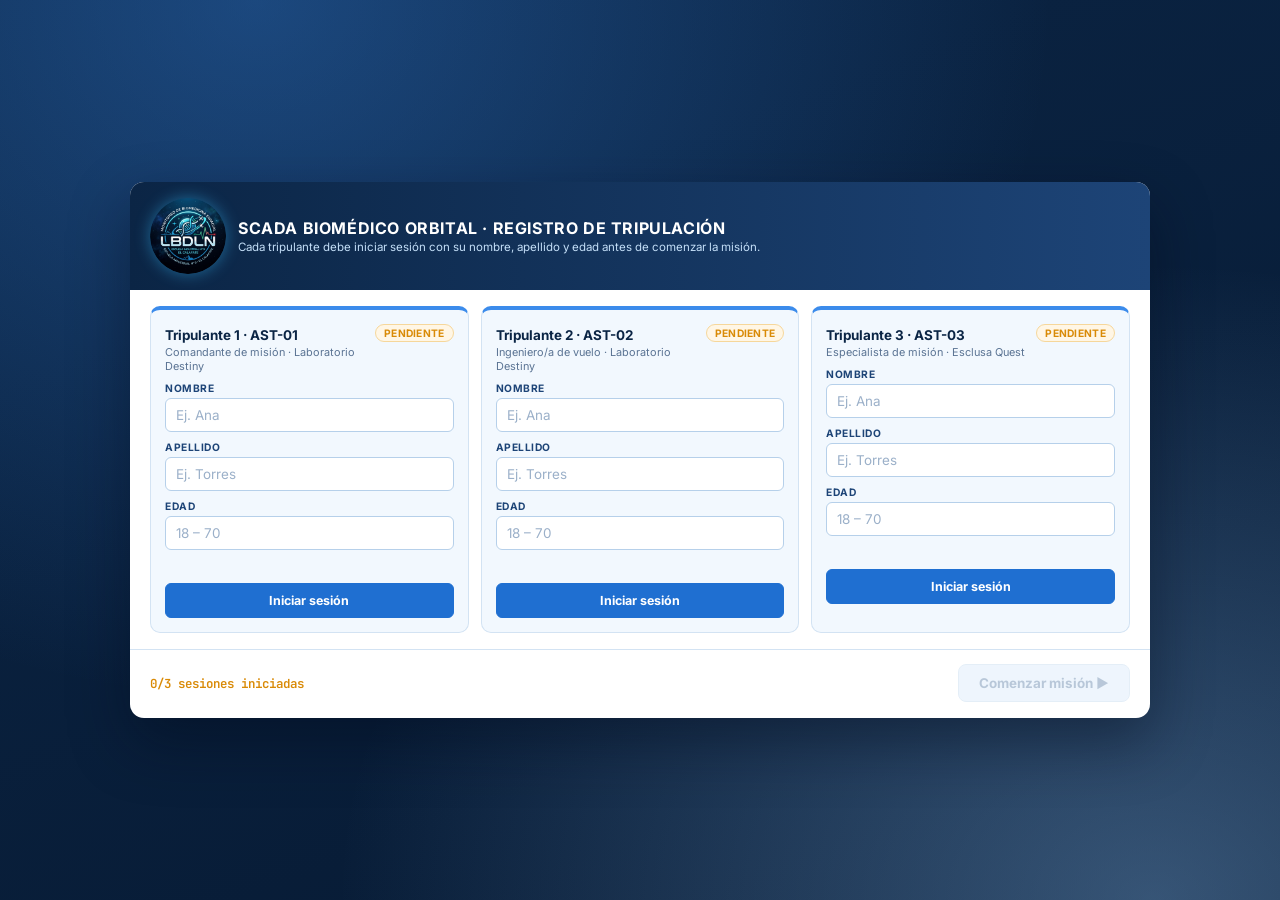
==== commit 00a7bce4: "Logo LBDLN real: encabezado, login, despegue, panel, chaleco y marca de agua Co-Authored-By: Claude " ====
--- a/index.html
+++ b/index.html
@@ -3,7 +3,8 @@
 <head>
   <meta charset="UTF-8" />
   <meta name="viewport" content="width=device-width, initial-scale=1.0" />
-  <title>SCADA Biomédico Orbital — Interfaz Completa & Simulada</title>
+  <title>Monitoreo de biomedicina en el espacio | LBDLN</title>
+  <link rel="icon" type="image/png" href="logo-lbdln.png" />
   <link rel="preconnect" href="https://fonts.googleapis.com" />
   <link rel="preconnect" href="https://fonts.gstatic.com" crossorigin />
   <link href="https://fonts.googleapis.com/css2?family=Inter:wght@400;500;600;700;800&family=JetBrains+Mono:wght@500;700&display=swap" rel="stylesheet" />
@@ -11,13 +12,22 @@
   <link rel="stylesheet" href="link.css" />
   <link rel="stylesheet" href="body.css" />
   <link rel="stylesheet" href="sound.css" />
+  <link rel="stylesheet" href="animations.css" />
+  <link rel="stylesheet" href="watermark.css" />
+  <link rel="stylesheet" href="sparklines.css" />
+  <link rel="stylesheet" href="gauges.css" />
+  <link rel="stylesheet" href="bridge.css" />
+  <link rel="stylesheet" href="echo.css" />
+  <link rel="stylesheet" href="theme.css" />
+  <link rel="stylesheet" href="layout.css" />
+  <link rel="stylesheet" href="branding.css" />
 </head>
 <body>
   <!-- PANTALLA DE INICIO DE SESIÓN DE LA TRIPULACIÓN -->
   <div class="login-screen" id="loginScreen">
     <div class="login-box">
       <div class="login-header">
-        <div class="status-dot"></div>
+        <img class="lbdln-logo lbdln-login" src="logo-lbdln.png" alt="LBDLN" />
         <div>
           <h1>SCADA BIOMÉDICO ORBITAL · REGISTRO DE TRIPULACIÓN</h1>
           <p class="subtitle">Cada tripulante debe iniciar sesión con su nombre, apellido y edad antes de comenzar la misión.</p>
@@ -34,10 +44,12 @@
   <!-- BARRA SUPERIOR COMPACTA -->
   <header class="topbar">
     <div class="brand">
+      <span class="brand-logo"><img src="logo-lbdln.png" alt="Logo LBDLN" onerror="this.parentNode.style.display='none'" /></span>
       <div class="status-dot" id="systemLed" title="Estado General del Sistema"></div>
       <div>
-        <h1>SCADA BIOMÉDICO ORBITAL · ISS</h1>
+        <h1>Monitoreo de biomedicina en el espacio</h1>
         <p class="subtitle" id="topbarSub">Monitor Telemétrico Autónomo & Eco-Doppler</p>
+        <span class="team-badge">Equipo LBDLN • Escuela Industrial N° 9 - El Calafate</span>
       </div>
     </div>
 
@@ -50,7 +62,7 @@
   <!-- MENÚ LATERAL DESPLEGABLE (SIDEBAR) -->
   <aside class="sidebar-menu" id="sidebarMenu">
     <div class="sidebar-header">
-      <h3>PANEL DE CONTROL</h3>
+      <h3 class="sidebar-title"><img class="lbdln-logo lbdln-mini" src="logo-lbdln.png" alt="LBDLN" /> PANEL DE CONTROL</h3>
       <button class="close-sidebar-btn" id="sidebarClose">✕</button>
     </div>
 
@@ -75,22 +87,27 @@
     <div class="sidebar-section">
       <span class="sidebar-label">NAVEGACIÓN DE MÓDULOS</span>
       <div class="sidebar-nav-list">
+        <button class="nav-tab" data-view="bridge">
+          ★ Puente de mando
+          <span class="nav-badge" id="bridgeNavBadge" style="display:none;">0</span>
+        </button>
         <button class="nav-tab active" data-view="telemetry">1. Telemetría y Diagnóstico</button>
         <button class="nav-tab" data-view="mental">
           2. Salud Mental (10d)
           <span class="nav-badge" id="psychPendingBadge" style="display:none;">1</span>
         </button>
         <button class="nav-tab" data-view="doppler">3. Eco-Doppler Tripulación</button>
+        <button class="nav-tab" data-view="echo">4. Ecocardiograma Doppler</button>
         <button class="nav-tab" data-view="ai">
-          4. IA Clínica
+          5. IA Clínica
           <span class="nav-badge" id="aiNavBadge" style="display:none;">0</span>
         </button>
         <button class="nav-tab" data-view="link">
-          5. Enlace con Tierra
+          6. Enlace con Tierra
           <span class="nav-badge" id="linkNavBadge" style="display:none;">0</span>
         </button>
         <button class="nav-tab" data-view="body">
-          6. Modelo Anatómico
+          7. Modelo Anatómico
           <span class="nav-badge" id="bodyNavBadge" style="display:none;">0</span>
         </button>
       </div>
@@ -116,6 +133,14 @@
   <!-- =========================================================
        PESTAÑA 1: TELEMETRÍA BIOMÉDICA Y DIAGNÓSTICO
        ========================================================= -->
+  <!-- =========================================================
+       PUENTE DE MANDO: los 3 tripulantes de un vistazo
+       ========================================================= -->
+  <main class="bridge-view" id="viewBridge" style="display:none;">
+    <section class="bridge-summary" id="bridgeSummary"></section>
+    <section class="bridge-crew" id="bridgeCrew"></section>
+  </main>
+
   <main class="dashboard-grid" id="viewTelemetry">
     <section class="panel">
       <div class="panel-header">
@@ -543,12 +568,29 @@
         </div>
         <p class="link-note">Las alarmas del SCADA se envían a Houston <b>automáticamente</b>. La respuesta siempre llega tarde: por eso la tripulación y la IA de a bordo deciden primero.</p>
       </form>
+
+      <!-- IA DE A BORDO: la tripulación la consulta sola mientras espera a la Tierra -->
+      <div class="link-ai">
+        <div class="link-ai-head">
+          <span>🤖 IA DE A BORDO · responde al instante</span>
+          <span class="link-ai-wait" id="linkAiWait">—</span>
+        </div>
+        <div class="link-ai-chat" id="linkAiChat"></div>
+        <div class="link-ai-chips" id="linkAiChips"></div>
+        <form class="link-ai-form" id="linkAiForm" autocomplete="off">
+          <input type="text" id="linkAiText" maxlength="160" placeholder="Pregúntale a la IA mientras esperan a Houston…" />
+          <button type="submit" class="primary-btn">Preguntar</button>
+        </form>
+      </div>
     </section>
   </main>
 
   <!-- =========================================================
        PESTAÑA 6: MODELO ANATÓMICO (SISTEMAS AFECTADOS)
        ========================================================= -->
+  <!-- PESTAÑA 7: ECOCARDIOGRAMA DOPPLER COLOR (el panel lo agrega echo.js) -->
+  <main class="echo-view" id="viewEcho" style="display:none;"></main>
+
   <main class="body-grid" id="viewBody" style="display:none;">
     <section class="panel body-panel">
       <div class="panel-header">
@@ -592,5 +634,11 @@
   <script src="body.js"></script>
   <script src="sound.js"></script>
   <script src="vest-link.js"></script>
+  <script src="animations.js"></script>
+  <script src="sparklines.js"></script>
+  <script src="gauges.js"></script>
+  <script src="bridge.js"></script>
+  <script src="echo.js"></script>
+  <script src="theme.js"></script>
 </body>
 </html>
--- a/link.css
+++ b/link.css
@@ -112,3 +112,41 @@
 }
 #linkMsgText:focus { outline: none; border-color: var(--blue-500); box-shadow: 0 0 0 3px rgba(59, 139, 235, 0.15); }
 .link-note { font-size: 0.64rem; color: var(--text-dim); line-height: 1.4; }
+
+/* ---------- IA de a bordo (mientras se espera a la Tierra) ---------- */
+.link-ai {
+  border: 1px solid #c9c1fb;
+  border-top: 4px solid #7b6cf6;
+  border-radius: 10px;
+  background: linear-gradient(180deg, #f6f4ff, var(--white));
+  padding: 10px;
+  display: flex;
+  flex-direction: column;
+  gap: 8px;
+}
+.link-ai-head { display: flex; justify-content: space-between; align-items: center; gap: 8px; flex-wrap: wrap; }
+.link-ai-head > span:first-child { font-size: 0.66rem; font-weight: 800; color: #4c3fc4; letter-spacing: 0.5px; }
+.link-ai-wait { font-size: 0.62rem; font-weight: 700; padding: 2px 8px; border-radius: 999px; background: var(--blue-100); color: var(--blue-600); }
+.link-ai-wait.pending { background: var(--warning-bg); color: var(--warning); }
+.link-ai-chat { max-height: 260px; min-height: 80px; overflow-y: auto; display: flex; flex-direction: column; gap: 7px; }
+.link-ai-empty { font-size: 0.68rem; color: var(--text-dim); text-align: center; margin: auto; line-height: 1.5; }
+.lai-msg { display: flex; gap: 6px; align-items: flex-start; }
+.lai-msg.user { justify-content: flex-end; }
+.lai-avatar { flex-shrink: 0; width: 24px; height: 24px; border-radius: 50%; background: linear-gradient(135deg, #4c3fc4, #7b6cf6); color: #fff; font-size: 0.56rem; font-weight: 800; display: flex; align-items: center; justify-content: center; }
+.lai-bubble { max-width: 90%; font-size: 0.7rem; line-height: 1.45; padding: 7px 10px; border-radius: 10px; background: var(--white); border: 1px solid #ddd8fc; color: var(--navy-800); }
+.lai-msg.user .lai-bubble { background: #7b6cf6; border-color: #7b6cf6; color: #fff; border-bottom-right-radius: 3px; }
+.lai-msg.ai .lai-bubble { border-top-left-radius: 3px; }
+.lai-bubble ul { margin: 4px 0 2px 16px; display: flex; flex-direction: column; gap: 2px; }
+.lai-tag { display: inline-block; font-size: 0.56rem; font-weight: 800; letter-spacing: 0.4px; color: #4c3fc4; background: #eeebff; border-radius: 4px; padding: 1px 6px; margin-bottom: 4px; }
+.lai-meta { display: block; font-size: 0.56rem; color: var(--text-dim); margin-top: 4px; }
+.link-ai-chips { display: flex; flex-wrap: wrap; gap: 5px; }
+.link-ai-chips button { border-radius: 999px; padding: 4px 10px; font-size: 0.64rem; background: var(--white); border-color: #ddd8fc; color: #4c3fc4; }
+.link-ai-chips button:hover:not(:disabled) { background: #7b6cf6; border-color: #7b6cf6; color: #fff; }
+.link-ai-form { display: flex; gap: 6px; }
+#linkAiText {
+  flex: 1; min-width: 0; background: var(--white); color: var(--navy-800); border: 1px solid #c9c1fb;
+  padding: 7px 10px; border-radius: 6px; font-size: 0.74rem; font-family: inherit;
+}
+#linkAiText:focus { outline: none; border-color: #7b6cf6; box-shadow: 0 0 0 3px rgba(123, 108, 246, 0.18); }
+.link-ai-form .primary-btn { background: #7b6cf6; border-color: #7b6cf6; }
+.link-ai-form .primary-btn:hover:not(:disabled) { background: #4c3fc4; border-color: #4c3fc4; }
--- a/animations.css
+++ b/animations.css
@@ -0,0 +1,128 @@
+/* =========================================================
+   ANIMACIONES DEL SCADA
+   Archivo aparte: no modifica ningún estilo existente.
+   Si el sistema operativo pide "reducir movimiento", se apagan.
+   ========================================================= */
+
+/* ---------- Avisos emergentes (toasts) ---------- */
+.anim-toasts {
+  position: fixed;
+  top: 62px;
+  right: 14px;
+  z-index: 1500;
+  display: flex;
+  flex-direction: column;
+  gap: 8px;
+  width: min(360px, calc(100vw - 28px));
+  pointer-events: none;
+}
+.anim-toast {
+  pointer-events: auto;
+  display: flex;
+  gap: 10px;
+  align-items: flex-start;
+  background: var(--white);
+  border: 1px solid var(--border);
+  border-left: 5px solid var(--blue-500);
+  border-radius: 10px;
+  padding: 10px 12px;
+  box-shadow: 0 10px 28px rgba(11, 37, 69, 0.22);
+  color: var(--navy-800);
+  cursor: pointer;
+  animation: toastIn 0.45s cubic-bezier(0.2, 0.9, 0.3, 1.25) both;
+}
+.anim-toast.out { animation: toastOut 0.35s ease-in both; }
+.anim-toast.warning { border-left-color: var(--warning); }
+.anim-toast.critical { border-left-color: var(--critical); }
+.anim-toast.success { border-left-color: var(--nominal); }
+.anim-toast.ai { border-left-color: #7b6cf6; }
+.anim-toast.comm { border-left-color: #14b8a6; }
+.anim-toast-icon {
+  flex-shrink: 0; width: 32px; height: 32px; border-radius: 50%;
+  display: flex; align-items: center; justify-content: center; font-size: 1rem;
+  background: var(--blue-100);
+}
+.anim-toast.warning .anim-toast-icon { background: var(--warning-bg); animation: iconShake 0.6s ease 0.3s 2; }
+.anim-toast.critical .anim-toast-icon { background: var(--critical-bg); animation: iconShake 0.5s ease 0.3s 3; }
+.anim-toast.success .anim-toast-icon { background: var(--nominal-bg); animation: iconPop 0.6s ease 0.2s; }
+.anim-toast.ai .anim-toast-icon { background: #eeebff; }
+.anim-toast.comm .anim-toast-icon { background: #e2f8f5; }
+.anim-toast-body { min-width: 0; flex: 1; }
+.anim-toast-title { font-size: 0.74rem; font-weight: 800; letter-spacing: 0.3px; }
+.anim-toast-text { font-size: 0.7rem; color: var(--text-dim); line-height: 1.35; margin-top: 2px; }
+.anim-toast-bar { height: 3px; border-radius: 2px; background: var(--blue-100); margin-top: 7px; overflow: hidden; }
+.anim-toast-bar > i { display: block; height: 100%; background: currentColor; opacity: 0.45; animation: toastTimer linear forwards; }
+.anim-toast.warning .anim-toast-bar > i { background: var(--warning); }
+.anim-toast.critical .anim-toast-bar > i { background: var(--critical); }
+.anim-toast.success .anim-toast-bar > i { background: var(--nominal); }
+.anim-toast.ai .anim-toast-bar > i { background: #7b6cf6; }
+.anim-toast.comm .anim-toast-bar > i { background: #14b8a6; }
+
+@keyframes toastIn { from { opacity: 0; transform: translateX(110%) scale(0.95); } to { opacity: 1; transform: none; } }
+@keyframes toastOut { to { opacity: 0; transform: translateX(110%); } }
+@keyframes toastTimer { from { width: 100%; } to { width: 0%; } }
+@keyframes iconShake { 0%, 100% { transform: rotate(0); } 25% { transform: rotate(-14deg); } 75% { transform: rotate(14deg); } }
+@keyframes iconPop { 0% { transform: scale(0.6); } 60% { transform: scale(1.25); } 100% { transform: scale(1); } }
+
+/* ---------- Destello en los bordes de la pantalla al llegar una alarma ---------- */
+.anim-vignette {
+  position: fixed; inset: 0; pointer-events: none; z-index: 1400; opacity: 0;
+}
+.anim-vignette.warning { box-shadow: inset 0 0 90px 10px rgba(217, 138, 6, 0.55); animation: vignette 1.6s ease-out; }
+.anim-vignette.critical { box-shadow: inset 0 0 110px 16px rgba(217, 45, 45, 0.6); animation: vignette 1.2s ease-out 2; }
+@keyframes vignette { 0% { opacity: 0; } 20% { opacity: 1; } 100% { opacity: 0; } }
+
+/* ---------- Transición al cambiar de pestaña ---------- */
+.anim-view-enter > .panel { animation: viewIn 0.45s cubic-bezier(0.2, 0.8, 0.2, 1) both; }
+.anim-view-enter > .panel:nth-child(2) { animation-delay: 0.08s; }
+@keyframes viewIn { from { opacity: 0; transform: translateY(14px); } to { opacity: 1; transform: none; } }
+
+/* ---------- Tarjetas que "saltan" al cambiar de estado ---------- */
+.anim-pop { animation: cardPop 0.6s cubic-bezier(0.2, 0.9, 0.3, 1.4); }
+@keyframes cardPop { 0% { transform: scale(1); } 35% { transform: scale(1.045); } 100% { transform: scale(1); } }
+.anim-heal { animation: cardHeal 1.2s ease-out; }
+@keyframes cardHeal { 0% { box-shadow: 0 0 0 0 rgba(21, 160, 90, 0.6); } 100% { box-shadow: 0 0 0 14px rgba(21, 160, 90, 0); } }
+
+/* ---------- Inicio de misión ---------- */
+.anim-launch {
+  position: fixed; inset: 0; z-index: 2500;
+  display: flex; flex-direction: column; align-items: center; justify-content: center; gap: 14px;
+  background: radial-gradient(ellipse at 50% 60%, #13315c 0%, #071a33 70%);
+  color: #fff; text-align: center;
+  animation: launchOut 0.6s ease-in 2.6s forwards;
+}
+.anim-launch-rocket { font-size: 3.4rem; animation: rocketUp 2.8s cubic-bezier(0.5, 0, 0.75, 0) forwards; }
+.anim-launch-title { font-size: 1.05rem; font-weight: 800; letter-spacing: 1px; animation: fadeUp 0.6s ease 0.2s both; }
+.anim-launch-sub { font-size: 0.8rem; color: #c4dff8; animation: fadeUp 0.6s ease 0.45s both; }
+.anim-launch-bar { width: min(280px, 70vw); height: 6px; background: rgba(255, 255, 255, 0.15); border-radius: 4px; overflow: hidden; }
+.anim-launch-bar > i { display: block; height: 100%; width: 0; background: linear-gradient(90deg, #8fc1f2, #ffffff); animation: launchBar 2.4s ease forwards; }
+.anim-launch-stars { position: absolute; inset: 0; pointer-events: none; overflow: hidden; }
+.anim-launch-stars i { position: absolute; width: 2px; height: 14px; background: linear-gradient(transparent, rgba(255, 255, 255, 0.8)); animation: starFall linear infinite; }
+@keyframes rocketUp { 0% { transform: translateY(20px); } 30% { transform: translateY(0); } 100% { transform: translateY(-60vh); } }
+@keyframes fadeUp { from { opacity: 0; transform: translateY(8px); } to { opacity: 1; transform: none; } }
+@keyframes launchBar { to { width: 100%; } }
+@keyframes launchOut { to { opacity: 0; visibility: hidden; } }
+@keyframes starFall { from { transform: translateY(-20px); } to { transform: translateY(110vh); } }
+
+/* ---------- Tormenta solar: partículas cruzando la pantalla ---------- */
+.anim-solar { position: fixed; inset: 0; pointer-events: none; z-index: 1300; overflow: hidden; opacity: 0; transition: opacity 0.8s; }
+.anim-solar.on { opacity: 1; }
+.anim-solar i {
+  position: absolute; left: -80px; height: 2px; width: 70px; border-radius: 2px;
+  background: linear-gradient(90deg, transparent, rgba(255, 181, 71, 0.85), rgba(255, 107, 107, 0.9));
+  animation: solarStreak linear infinite;
+}
+.anim-solar::after {
+  content: "☢ TORMENTA SOLAR"; position: absolute; left: 50%; bottom: 18px; transform: translateX(-50%);
+  font: 800 0.72rem Inter, sans-serif; letter-spacing: 2px; color: #fff; background: rgba(217, 45, 45, 0.85);
+  padding: 5px 14px; border-radius: 999px; animation: pulse 1s infinite;
+}
+@keyframes solarStreak { from { transform: translateX(0) rotate(8deg); } to { transform: translateX(calc(100vw + 160px)) rotate(8deg); } }
+
+/* ---------- Accesibilidad: sin animaciones si el usuario lo pide ---------- */
+@media (prefers-reduced-motion: reduce) {
+  .anim-toast, .anim-toast.out, .anim-view-enter > .panel, .anim-pop, .anim-heal,
+  .anim-launch, .anim-launch *, .anim-solar i, .anim-vignette { animation: none !important; }
+  .anim-launch { display: none; }
+  .anim-solar { display: none; }
+}
--- a/watermark.css
+++ b/watermark.css
@@ -0,0 +1,18 @@
+/* =========================================================
+   MARCA DE AGUA AL FONDO DE CADA PESTAÑA
+   Usa la imagen "logo-lbdln.png" que esté en la misma carpeta.
+   Si el archivo no existe, simplemente no se muestra nada.
+   ========================================================= */
+.dashboard-grid, .mental-grid, .doppler-view, .ai-grid, .link-grid, .body-grid {
+  position: relative;
+}
+.dashboard-grid::after, .mental-grid::after, .doppler-view::after,
+.ai-grid::after, .link-grid::after, .body-grid::after {
+  content: "";
+  position: absolute;
+  inset: 0;
+  background: url("logo-lbdln.png") center 55% / min(46vh, 42vw) no-repeat;
+  opacity: 0.09;
+  pointer-events: none;   /* no bloquea ningún clic */
+  z-index: 3;
+}
--- a/sparklines.css
+++ b/sparklines.css
@@ -0,0 +1,23 @@
+/* =========================================================
+   MINI GRÁFICOS EN LAS TARJETAS DE SIGNOS VITALES
+   Archivo aparte: no modifica ningún estilo existente.
+   ========================================================= */
+.vital-card canvas.spark {
+  display: block;
+  width: 100%;
+  height: 26px;
+  margin-top: 3px;
+}
+.spark-trend {
+  font-size: 0.56rem;
+  font-weight: 800;
+  white-space: nowrap;
+  margin-left: 6px;
+  vertical-align: middle;
+  font-family: 'JetBrains Mono', Consolas, monospace;
+}
+.spark-trend.flat { color: var(--text-dim); font-weight: 600; }
+.spark-trend.up { color: var(--blue-600); }
+.spark-trend.down { color: var(--navy-600); }
+.vital-card.warning .spark-trend.up, .vital-card.warning .spark-trend.down { color: var(--warning); }
+.vital-card.critical .spark-trend.up, .vital-card.critical .spark-trend.down { color: var(--critical); }
--- a/gauges.css
+++ b/gauges.css
@@ -0,0 +1,39 @@
+/* =========================================================
+   MEDIDORES CIRCULARES (anillos de progreso)
+   Archivo aparte: no modifica ningún estilo existente.
+   ========================================================= */
+.has-ring { position: relative; }
+.ring-wrap { position: absolute; right: 8px; top: 20px; width: 38px; height: 38px; pointer-events: auto; }
+.ring-wrap.big { width: 50px; height: 50px; top: auto; bottom: 7px; right: 12px; }
+.vital-card.has-ring-big { min-height: 84px; justify-content: center; }
+.ring { width: 100%; height: 100%; display: block; overflow: visible; }
+.ring-track { fill: none; stroke: var(--blue-100); stroke-width: 3.6; }
+.ring-fill {
+  fill: none; stroke: var(--blue-600); stroke-width: 3.6; stroke-linecap: round;
+  transition: stroke-dasharray 0.7s cubic-bezier(0.2, 0.8, 0.2, 1), stroke 0.3s;
+  filter: drop-shadow(0 0 2px rgba(31, 111, 209, 0.25));
+}
+.ring.warning .ring-fill { stroke: var(--warning); filter: drop-shadow(0 0 3px rgba(217, 138, 6, 0.35)); }
+.ring.critical .ring-fill { stroke: var(--critical); filter: drop-shadow(0 0 3px rgba(217, 45, 45, 0.4)); }
+.ring.nominal.risk .ring-fill { stroke: var(--nominal); }
+.ring-text { font: 800 9px 'JetBrains Mono', Consolas, monospace; fill: var(--navy-800); }
+.ring-wrap.big .ring-text { font-size: 8px; }
+
+/* Deja lugar al anillo para que no tape el número */
+.vital-card.has-ring .vital-value { padding-right: 44px; }
+.vital-card.has-ring-big .vital-value { padding-right: 62px; }
+.vital-card.has-ring .vital-top .vital-range { margin-right: 0; }
+/* El mini gráfico termina antes del anillo para no superponerse */
+.vital-card.has-ring canvas.spark { width: calc(100% - 44px); }
+
+/* Anillo de riesgo en las tarjetas de la tripulación */
+.fleet-card.has-ring { padding-right: 50px; }
+.fleet-card.has-ring .fleet-card-top { min-width: 0; gap: 6px; }
+.fleet-card.has-ring .fleet-card-top strong { min-width: 0; overflow: hidden; text-overflow: ellipsis; white-space: nowrap; }
+.fleet-card.has-ring .fleet-card-module { white-space: nowrap; flex-shrink: 0; }
+.ring-wrap.fleet { top: 50%; transform: translateY(-58%); right: 9px; width: 34px; height: 34px; }
+.ring-cap {
+  position: absolute; left: 50%; bottom: -11px; transform: translateX(-50%);
+  font-size: 0.5rem; font-weight: 700; color: var(--text-dim); letter-spacing: 0.3px; white-space: nowrap;
+}
+.fleet-card .fleet-card-module .fleet-card-chevron { margin-left: 4px; }
--- a/bridge.css
+++ b/bridge.css
@@ -0,0 +1,104 @@
+/* =========================================================
+   PUENTE DE MANDO
+   Archivo aparte: no modifica ningún estilo existente.
+   ========================================================= */
+.bridge-view {
+  flex: 1;
+  min-height: 0;
+  overflow-y: auto;
+  padding: 12px;
+  display: flex;
+  flex-direction: column;
+  gap: 12px;
+  position: relative;
+}
+.bridge-view::after {
+  content: ""; position: absolute; inset: 0; pointer-events: none; z-index: 3;
+  background: url("logo-lbdln.png") center 55% / min(46vh, 42vw) no-repeat; opacity: 0.09;
+}
+
+/* ---------- Resumen de misión ---------- */
+.bridge-summary { display: grid; grid-template-columns: repeat(5, 1fr); gap: 10px; }
+@media (max-width: 900px) { .bridge-summary { grid-template-columns: repeat(2, 1fr); } }
+.br-sum {
+  background: var(--bg-panel); border: 1px solid var(--border); border-left: 4px solid var(--blue-500);
+  border-radius: 10px; padding: 8px 12px; display: flex; flex-direction: column; gap: 2px; box-shadow: var(--shadow-sm); min-width: 0;
+}
+.br-sum.ok { border-left-color: var(--nominal); }
+.br-sum.warn { border-left-color: var(--warning); }
+.br-sum.crit { border-left-color: var(--critical); animation: brPulse 1.2s ease-in-out infinite; }
+.br-sum small { font-size: 0.58rem; font-weight: 800; letter-spacing: 0.6px; color: var(--text-dim); }
+.br-sum b { font-size: 1.1rem; color: var(--navy-800); white-space: nowrap; overflow: hidden; text-overflow: ellipsis; }
+.br-sum b:not(.mono) { font-size: 0.82rem; }
+@keyframes brPulse { 0%, 100% { box-shadow: 0 0 0 0 rgba(217, 45, 45, 0); } 50% { box-shadow: 0 0 0 4px rgba(217, 45, 45, 0.18); } }
+
+/* ---------- Tarjetas de la tripulación ---------- */
+.bridge-crew { display: grid; grid-template-columns: repeat(3, 1fr); gap: 12px; }
+@media (max-width: 1050px) { .bridge-crew { grid-template-columns: 1fr; } }
+.br-card {
+  background: var(--bg-panel);
+  border: 1px solid var(--border);
+  border-top: 5px solid var(--nominal);
+  border-radius: 12px;
+  padding: 12px 14px;
+  display: flex;
+  flex-direction: column;
+  gap: 10px;
+  box-shadow: var(--shadow-sm);
+  cursor: pointer;
+  transition: box-shadow 0.2s, transform 0.2s;
+  min-width: 0;
+}
+.br-card:hover { box-shadow: var(--shadow-md); transform: translateY(-2px); }
+.br-card.active { box-shadow: 0 0 0 2px var(--blue-300), var(--shadow-md); }
+.br-card.warning { border-top-color: var(--warning); }
+.br-card.critical { border-top-color: var(--critical); animation: brPulse 1.1s ease-in-out infinite; }
+
+.br-head { display: flex; align-items: center; gap: 10px; }
+.br-avatar {
+  width: 52px; height: 52px; border-radius: 50%; flex-shrink: 0;
+  display: flex; align-items: center; justify-content: center;
+  color: #fff; font: 800 1.05rem Inter, sans-serif; letter-spacing: 0.5px;
+  box-shadow: 0 0 0 3px var(--bg-panel), 0 0 0 5px var(--nominal);
+  transition: box-shadow 0.3s;
+}
+.br-avatar.cmd { background: linear-gradient(135deg, #1d4477, #3b8beb); }
+.br-avatar.eng { background: linear-gradient(135deg, #0f766e, #2dd4bf); }
+.br-avatar.spec { background: linear-gradient(135deg, #5b3fc4, #a78bfa); }
+.br-card.warning .br-avatar { box-shadow: 0 0 0 3px var(--bg-panel), 0 0 0 5px var(--warning); }
+.br-card.critical .br-avatar { box-shadow: 0 0 0 3px var(--bg-panel), 0 0 0 5px var(--critical); }
+.br-id { display: flex; flex-direction: column; min-width: 0; flex: 1; }
+.br-id strong { font-size: 1rem; color: var(--navy-800); white-space: nowrap; overflow: hidden; text-overflow: ellipsis; text-transform: capitalize; }
+.br-id span { font-size: 0.64rem; color: var(--text-dim); }
+
+.br-now { display: grid; grid-template-columns: 1fr 1fr; gap: 8px; }
+.br-now-item { display: flex; align-items: center; gap: 8px; background: var(--blue-50); border: 1px solid var(--border); border-radius: 8px; padding: 6px 9px; min-width: 0; }
+.br-now-ico { font-size: 1.1rem; }
+.br-now-item div { display: flex; flex-direction: column; min-width: 0; }
+.br-now-item small { font-size: 0.54rem; font-weight: 800; color: var(--text-dim); letter-spacing: 0.5px; }
+.br-now-item b { font-size: 0.72rem; color: var(--navy-800); white-space: nowrap; overflow: hidden; text-overflow: ellipsis; }
+
+.br-rings { display: grid; grid-template-columns: repeat(3, 1fr); gap: 6px; }
+.br-ring { display: flex; flex-direction: column; align-items: center; gap: 3px; }
+.br-ring svg { width: 58px; height: 58px; }
+.br-ring span { font-size: 0.6rem; font-weight: 700; color: var(--text-dim); }
+.br-ring .ring-text { font-size: 8px; }
+
+.br-vitals { display: grid; grid-template-columns: 1fr 1fr; gap: 6px; }
+.br-vital { background: var(--blue-50); border: 1px solid var(--border); border-radius: 8px; padding: 5px 8px; min-width: 0; }
+.br-vital-top { display: flex; justify-content: space-between; align-items: baseline; gap: 4px; }
+.br-vital-top span { font-size: 0.6rem; font-weight: 700; color: var(--text-dim); }
+.br-vital-top b { font-size: 0.82rem; color: var(--navy-800); white-space: nowrap; }
+.br-vital-top b.warning { color: var(--warning); }
+.br-vital-top b.critical { color: var(--critical); }
+canvas.br-spark { display: block; width: 100%; height: 24px; margin-top: 2px; }
+
+.br-alerts { display: flex; flex-direction: column; gap: 4px; min-height: 26px; }
+.br-alert { font-size: 0.66rem; font-weight: 600; padding: 4px 8px; border-radius: 6px; background: var(--warning-bg); color: var(--navy-800); border-left: 3px solid var(--warning); }
+.br-alert.critical { background: var(--critical-bg); border-left-color: var(--critical); }
+.br-alert.ai { background: rgba(123, 108, 246, 0.1); border-left-color: #7b6cf6; }
+.br-alert.ok { background: var(--nominal-bg); border-left-color: var(--nominal); color: var(--nominal); }
+.br-alert.more { background: transparent; border-left-color: transparent; color: var(--text-dim); }
+
+.br-actions { display: grid; grid-template-columns: repeat(3, 1fr); gap: 6px; }
+.br-actions button { padding: 6px 4px; font-size: 0.66rem; }
--- a/echo.css
+++ b/echo.css
@@ -0,0 +1,52 @@
+/* =========================================================
+   ECOCARDIOGRAMA DOPPLER COLOR (pestaña 4)
+   Archivo aparte: pestaña propia; la pestaña 3 no se toca.
+   ========================================================= */
+/* Pestaña 4: contenedor propio */
+html body .echo-view { padding: 12px; flex: none; min-height: auto; overflow: visible; }
+
+.echo-controls { display: flex; flex-wrap: wrap; gap: 10px; align-items: center; }
+.echo-seg { display: flex; gap: 2px; background: var(--blue-100); padding: 2px; border-radius: 8px; flex-wrap: wrap; }
+.echo-seg button { border: none; background: transparent; padding: 5px 11px; font-size: 0.7rem; color: var(--navy-600); border-radius: 6px; white-space: nowrap; }
+.echo-seg button:hover:not(:disabled) { background: rgba(255, 255, 255, 0.55); }
+.echo-seg button.active { background: var(--white); color: var(--blue-600); font-weight: 800; box-shadow: var(--shadow-sm); }
+html[data-theme="dark"] .echo-seg button:hover:not(:disabled) { background: rgba(255, 255, 255, 0.07); }
+html[data-theme="dark"] .echo-seg button.active { background: var(--blue-200); color: #ffffff; }
+
+.echo-grid { display: grid; grid-template-columns: 1.35fr 1fr; gap: 12px; align-items: start; }
+@media (max-width: 1000px) { .echo-grid { grid-template-columns: 1fr; } }
+.echo-left { display: flex; flex-direction: column; gap: 8px; min-width: 0; }
+.echo-screen {
+  background: #02050a;
+  border: 1px solid var(--navy-700);
+  border-radius: 10px;
+  overflow: hidden;
+  box-shadow: inset 0 0 30px rgba(0, 0, 0, 0.6);
+}
+.echo-screen canvas { display: block; width: 100%; }
+#echoCanvas { aspect-ratio: 640 / 500; }
+#echoSpec { aspect-ratio: 640 / 200; }
+
+.echo-right { display: flex; flex-direction: column; gap: 10px; min-width: 0; }
+.echo-table { display: flex; flex-direction: column; gap: 4px; }
+.echo-table-title, .echo-findings-title { font-size: 0.62rem; font-weight: 800; letter-spacing: 0.6px; color: var(--blue-600); margin: 2px 0 2px; }
+.echo-row {
+  display: grid; grid-template-columns: 1.5fr 1fr 1fr; align-items: center; gap: 8px;
+  padding: 5px 9px; background: var(--blue-50); border: 1px solid var(--border);
+  border-left: 3px solid var(--nominal); border-radius: 7px; font-size: 0.7rem;
+}
+.echo-row.warning { border-left-color: var(--warning); background: var(--warning-bg); }
+.echo-row.critical { border-left-color: var(--critical); background: var(--critical-bg); }
+.echo-row .er-name { color: var(--navy-800); font-weight: 600; }
+.echo-row .er-val { color: var(--navy-800); font-weight: 800; text-align: right; font-size: 0.82rem; }
+.echo-row .er-val small { font-size: 0.58rem; color: var(--text-dim); font-weight: 500; }
+.echo-row .er-ref { color: var(--text-dim); font-size: 0.6rem; text-align: right; }
+
+.echo-findings { display: flex; flex-direction: column; gap: 4px; }
+.echo-find {
+  font-size: 0.7rem; line-height: 1.4; padding: 6px 9px; border-radius: 7px;
+  background: var(--nominal-bg); border-left: 3px solid var(--nominal); color: var(--navy-800);
+}
+.echo-find.warning { background: var(--warning-bg); border-left-color: var(--warning); }
+.echo-find.critical { background: var(--critical-bg); border-left-color: var(--critical); }
+.echo-note { font-size: 0.6rem; color: var(--text-dim); line-height: 1.4; }
--- a/theme.css
+++ b/theme.css
@@ -0,0 +1,132 @@
+/* =========================================================
+   MODO OSCURO "SALA DE CONTROL"
+   Archivo aparte: se activa con html[data-theme="dark"].
+   En modo claro no cambia absolutamente nada.
+   ========================================================= */
+html[data-theme="dark"] {
+  /* Fondos */
+  --bg-main: #050d1b;
+  --bg-panel: #0b1729;
+  --bg-card: #0f1f37;
+  --blue-50: #0f1f37;
+  --blue-100: #152a49;
+  --blue-200: #1f3a63;
+  --blue-300: #3a6aa8;
+  --border: #1a3152;
+  --border-strong: #27466f;
+  /* Textos: los azules marinos pasan a ser claros */
+  --navy-800: #e4eefb;
+  --navy-700: #c9dcf3;
+  --navy-600: #93b8e6;
+  --text-main: #e4eefb;
+  --text-dim: #7f9bc0;
+  /* Colores de estado sobre fondo oscuro */
+  --nominal: #2ecc80;
+  --warning: #f2a93b;
+  --critical: #ff5d5d;
+  --nominal-bg: rgba(46, 204, 128, 0.10);
+  --warning-bg: rgba(242, 169, 59, 0.12);
+  --critical-bg: rgba(255, 93, 93, 0.13);
+  --shadow-sm: 0 1px 2px rgba(0, 0, 0, 0.4);
+  --shadow-md: 0 6px 18px rgba(0, 0, 0, 0.45);
+  color-scheme: dark;
+}
+html[data-theme="dark"] body { background: radial-gradient(ellipse at 50% -10%, #0d2342 0%, var(--bg-main) 60%); }
+
+/* ---------- Superficies que eran blancas ---------- */
+html[data-theme="dark"] .fleet-bar,
+html[data-theme="dark"] .trend-section,
+html[data-theme="dark"] .trend-canvas-wrap,
+html[data-theme="dark"] .expand-inner,
+html[data-theme="dark"] .ack-bar,
+html[data-theme="dark"] .doppler-card,
+html[data-theme="dark"] .ai-pred,
+html[data-theme="dark"] .ai-bubble,
+html[data-theme="dark"] .link-msg,
+html[data-theme="dark"] .lai-bubble,
+html[data-theme="dark"] .cm-btn,
+html[data-theme="dark"] .anim-toast,
+html[data-theme="dark"] .sidebar-menu { background: var(--bg-panel); }
+
+html[data-theme="dark"] .fleet-card.selected,
+html[data-theme="dark"] .fleet-card.expanded,
+html[data-theme="dark"] .ai-rank.active,
+html[data-theme="dark"] .bl-item.selected,
+html[data-theme="dark"] .trend-tab.active { background: var(--blue-100); }
+
+html[data-theme="dark"] button { background: var(--blue-50); color: var(--navy-700); }
+html[data-theme="dark"] button:hover:not(:disabled) { background: var(--blue-100); }
+html[data-theme="dark"] .trend-tab { background: transparent; }
+
+/* Campos de texto y listas */
+html[data-theme="dark"] .sidebar-select,
+html[data-theme="dark"] .psych-question select,
+html[data-theme="dark"] .psych-question input[type="text"],
+html[data-theme="dark"] .login-field input,
+html[data-theme="dark"] #linkMsgText,
+html[data-theme="dark"] #linkAiText { background: #0a1628; color: var(--text-main); border-color: var(--border-strong); }
+
+/* Bitácora, checklist y bloques */
+html[data-theme="dark"] .checklist-item { background: rgba(255, 255, 255, 0.04); border-color: rgba(255, 255, 255, 0.06); }
+html[data-theme="dark"] .diag-steps { border-top-color: rgba(255, 255, 255, 0.08); }
+html[data-theme="dark"] .ai-chat,
+html[data-theme="dark"] .link-messages { background: linear-gradient(180deg, #0c1a2f, #0a1628); }
+html[data-theme="dark"] .link-ai { background: linear-gradient(180deg, #131a3a, #0b1729); border-color: #3a3480; }
+html[data-theme="dark"] .lai-bubble { border-color: #3a3480; }
+html[data-theme="dark"] .ai-method { background: rgba(255, 255, 255, 0.03); }
+
+/* ---------- Partes que usaban azul marino como FONDO ---------- */
+html[data-theme="dark"] .topbar { background: linear-gradient(90deg, #04101f 0%, #08182e 60%, #0d2342 100%); border-bottom: 1px solid #1a3152; }
+html[data-theme="dark"] .topbar .subtitle { color: #7f9bc0; }
+html[data-theme="dark"] .brand h1 { color: #ffffff; }
+html[data-theme="dark"] .sidebar-toggle-btn { background: #152a49; color: #e4eefb; border-color: #27466f; }
+html[data-theme="dark"] .sidebar-toggle-btn:hover { background: #1f3a63; }
+html[data-theme="dark"] .sidebar-header { background: #04101f; }
+html[data-theme="dark"] .nav-tab { background: var(--blue-50); color: var(--navy-700); }
+html[data-theme="dark"] .nav-tab.active { background: #1f6fd1; border-color: #1f6fd1; color: #ffffff; }
+html[data-theme="dark"] .login-screen {
+  background:
+    radial-gradient(ellipse at 20% 0%, rgba(59, 139, 235, 0.28) 0%, transparent 55%),
+    radial-gradient(ellipse at 90% 100%, rgba(143, 193, 242, 0.18) 0%, transparent 50%),
+    linear-gradient(160deg, #0b2545 0%, #050d1b 100%);
+}
+html[data-theme="dark"] .login-box { background: #0b1729; }
+html[data-theme="dark"] .login-header { background: linear-gradient(90deg, #04101f, #0d2342); }
+html[data-theme="dark"] .login-start-btn { background: #1f6fd1; border-color: #1f6fd1; }
+html[data-theme="dark"] .login-start-btn:disabled { background: var(--blue-100); color: var(--text-dim); border-color: var(--border); }
+html[data-theme="dark"] .ai-avatar { background: linear-gradient(135deg, #1f6fd1, #3b8beb); }
+
+/* Badges, etiquetas y textos de botones con fondo de color: mantener texto blanco */
+html[data-theme="dark"] .primary-btn,
+html[data-theme="dark"] .login-btn,
+html[data-theme="dark"] .speed-btn.active,
+html[data-theme="dark"] .ack-btn,
+html[data-theme="dark"] .isa-pill.unack,
+html[data-theme="dark"] .ai-msg.user .ai-bubble,
+html[data-theme="dark"] .lai-msg.user .lai-bubble { color: #ffffff; }
+html[data-theme="dark"] .badge { background: rgba(59, 139, 235, 0.15); border-color: rgba(59, 139, 235, 0.35); color: #8fc1f2; }
+html[data-theme="dark"] .badge.ok-badge { background: rgba(46, 204, 128, 0.12); border-color: rgba(46, 204, 128, 0.4); color: #2ecc80; }
+html[data-theme="dark"] .badge.warn-badge { background: rgba(242, 169, 59, 0.14); border-color: rgba(242, 169, 59, 0.45); color: #f2a93b; }
+html[data-theme="dark"] .badge.crit-badge { background: rgba(255, 93, 93, 0.15); border-color: rgba(255, 93, 93, 0.5); color: #ff8a8a; }
+
+/* Detalles de resplandor tipo pantalla de control */
+html[data-theme="dark"] .panel { box-shadow: 0 0 0 1px rgba(59, 139, 235, 0.06), 0 8px 24px rgba(0, 0, 0, 0.35); }
+html[data-theme="dark"] .vital-value { text-shadow: 0 0 12px rgba(143, 193, 242, 0.15); }
+html[data-theme="dark"] .mission-clock { box-shadow: 0 0 12px rgba(59, 139, 235, 0.25); }
+
+/* La marca de agua se aclara para que se vea sobre el fondo oscuro */
+html[data-theme="dark"] .dashboard-grid::after, html[data-theme="dark"] .mental-grid::after,
+html[data-theme="dark"] .doppler-view::after, html[data-theme="dark"] .ai-grid::after,
+html[data-theme="dark"] .link-grid::after, html[data-theme="dark"] .body-grid::after { opacity: 0.12; }
+
+/* Barra superior compacta (con varios botones, en pantallas medianas) — aplica a ambos temas */
+.mission-clock { white-space: nowrap; }
+@media (max-width: 1100px) {
+  .topbar .subtitle { display: none; }
+  .brand h1 { font-size: 0.82rem; }
+  .topbar-right { gap: 6px; }
+  .topbar-right .sound-btn, .sidebar-toggle-btn { padding: 5px 8px; font-size: 0.68rem; }
+}
+
+/* Transición suave al cambiar de tema */
+html.theme-anim, html.theme-anim * { transition: background-color 0.35s ease, color 0.35s ease, border-color 0.35s ease !important; }
--- a/layout.css
+++ b/layout.css
@@ -0,0 +1,44 @@
+/* =========================================================
+   SCROLL NORMAL DE PÁGINA
+   Antes, cada panel tenía su propio scroll y la página quedaba fija:
+   la rueda del mouse solo funcionaba encima de ciertos paneles.
+   Ahora toda la página se desplaza como una web normal y la barra
+   superior queda fija arriba. (Se carga al final para tener prioridad.)
+   ========================================================= */
+html body {
+  height: auto;
+  min-height: 100vh;
+  overflow-y: auto;
+}
+html body .topbar {
+  position: sticky;
+  top: 0;
+  z-index: 60;
+}
+html body .dashboard-grid,
+html body .mental-grid,
+html body .doppler-view,
+html body .ai-grid,
+html body .link-grid,
+html body .body-grid,
+html body .bridge-view {
+  flex: none;
+  min-height: auto;
+  overflow: visible;
+}
+html body .dashboard-grid > .panel,
+html body .mental-grid > .panel,
+html body .doppler-view > .panel,
+html body .ai-grid > .panel,
+html body .link-grid > .panel,
+html body .body-grid > .panel {
+  overflow: visible;
+}
+/* Los paneles de cada fila tienen la misma altura y empiezan arriba */
+html body .dashboard-grid,
+html body .mental-grid,
+html body .ai-grid,
+html body .link-grid,
+html body .body-grid { align-items: start; }
+/* El modelo anatómico conserva un alto cómodo */
+html body .body-stage { min-height: 520px; }
--- a/branding.css
+++ b/branding.css
@@ -0,0 +1,23 @@
+/* Identidad del equipo LBDLN: logo circular, distintivo y favicon */
+.brand-logo {
+  width: 58px; height: 58px; flex: none;
+  border-radius: 9999px; overflow: hidden;
+  display: inline-flex; align-items: center; justify-content: center;
+  filter: drop-shadow(0 0 8px rgba(56, 189, 248, 0.4));
+}
+.brand-logo img { width: 100%; height: 100%; object-fit: contain; transform: none; }
+.team-badge {
+  display: inline-block; margin-top: 3px; padding: 1px 8px;
+  font-size: 0.68rem; font-weight: 700; letter-spacing: 0.4px;
+  color: #ffffff; border: 1px solid rgba(56, 189, 248, 0.45);
+  border-radius: 9999px; background: rgba(56, 189, 248, 0.3);
+}
+@media (max-width: 700px) { .brand-logo { width: 38px; height: 38px; } .team-badge { font-size: 0.52rem; } }
+.brand > div:last-child { min-width: 0; }
+.team-badge { max-width: 100%; white-space: nowrap; overflow: hidden; text-overflow: ellipsis; vertical-align: top; }
+@media (max-width: 700px) { .brand h1 { font-size: 0.72rem; } .brand .subtitle { display: none; } .brand-logo { width: 44px; height: 44px; } }
+.lbdln-logo { border-radius: 9999px; filter: drop-shadow(0 0 8px rgba(56, 189, 248, 0.45)); }
+.lbdln-login { width: 76px; height: 76px; flex: none; }
+.lbdln-mini { width: 26px; height: 26px; vertical-align: middle; margin-right: 6px; }
+.lbdln-launch { width: 150px; height: 150px; margin-bottom: 8px; animation: lbdlnPulse 1.6s ease-in-out infinite; }
+@keyframes lbdlnPulse { 50% { filter: drop-shadow(0 0 22px rgba(56, 189, 248, 0.9)); } }
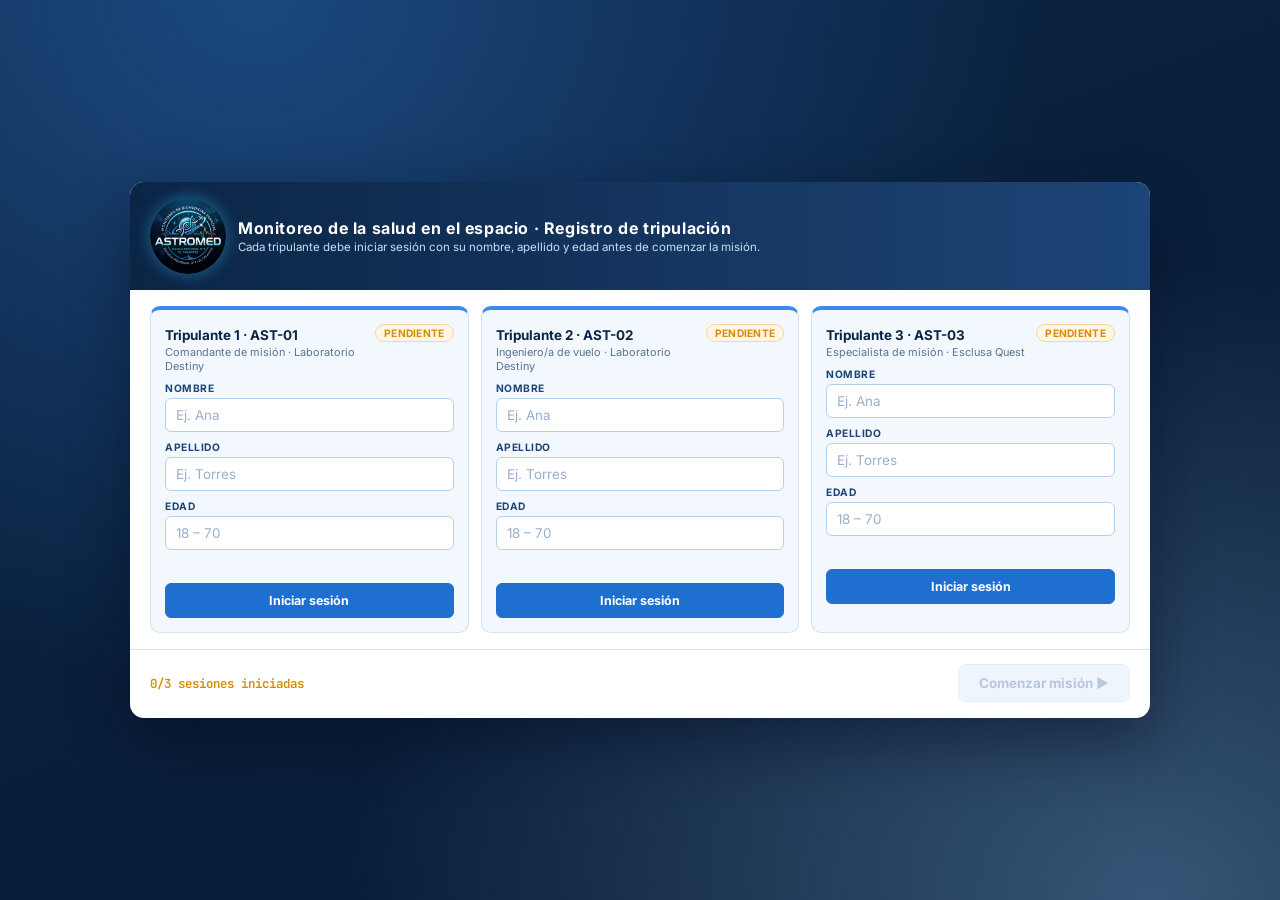
==== commit 2c1c30cc: "Logo ASTROMED y encabezado de login: Monitoreo de la salud en el espacio Co-Authored-By: Claude Sonn" ====
--- a/index.html
+++ b/index.html
@@ -29,7 +29,7 @@
       <div class="login-header">
         <img class="lbdln-logo lbdln-login" src="logo-lbdln.png" alt="LBDLN" />
         <div>
-          <h1>SCADA BIOMÉDICO ORBITAL · REGISTRO DE TRIPULACIÓN</h1>
+          <h1>Monitoreo de la salud en el espacio · Registro de tripulación</h1>
           <p class="subtitle">Cada tripulante debe iniciar sesión con su nombre, apellido y edad antes de comenzar la misión.</p>
         </div>
       </div>
